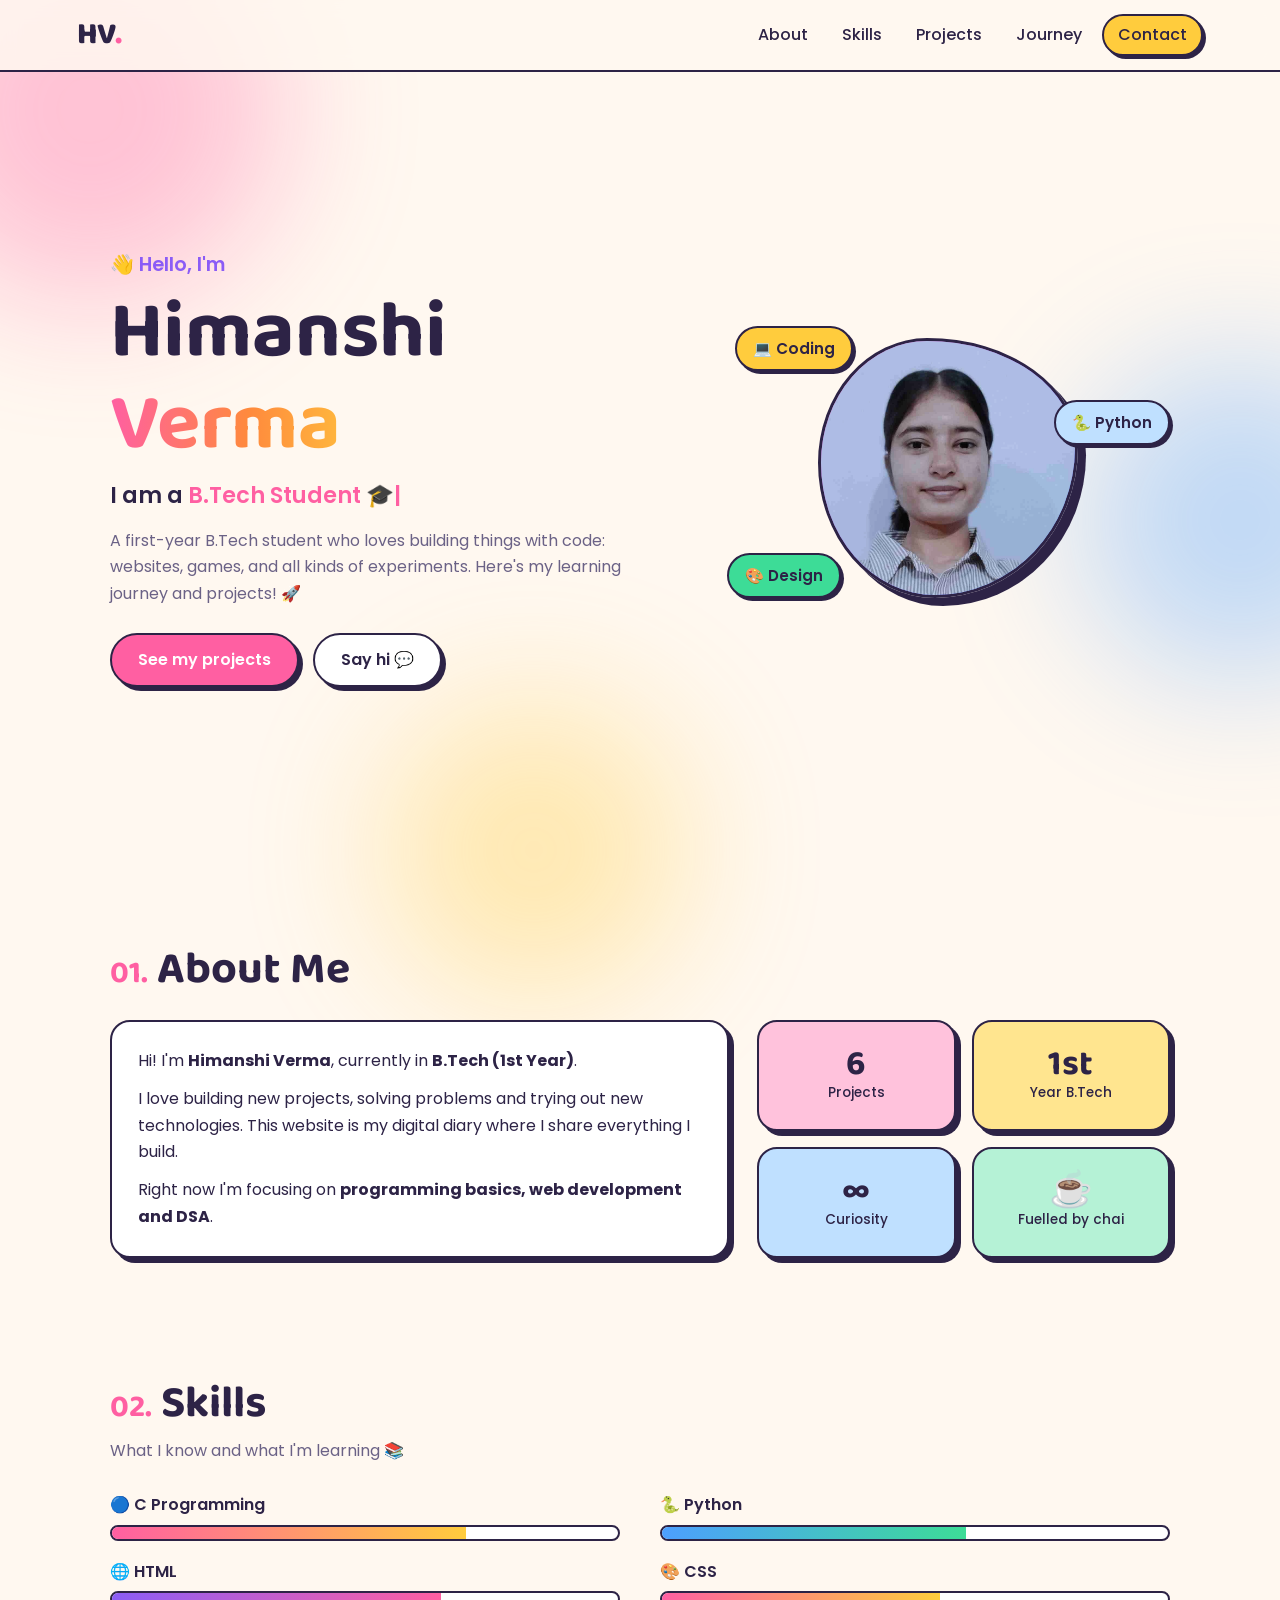
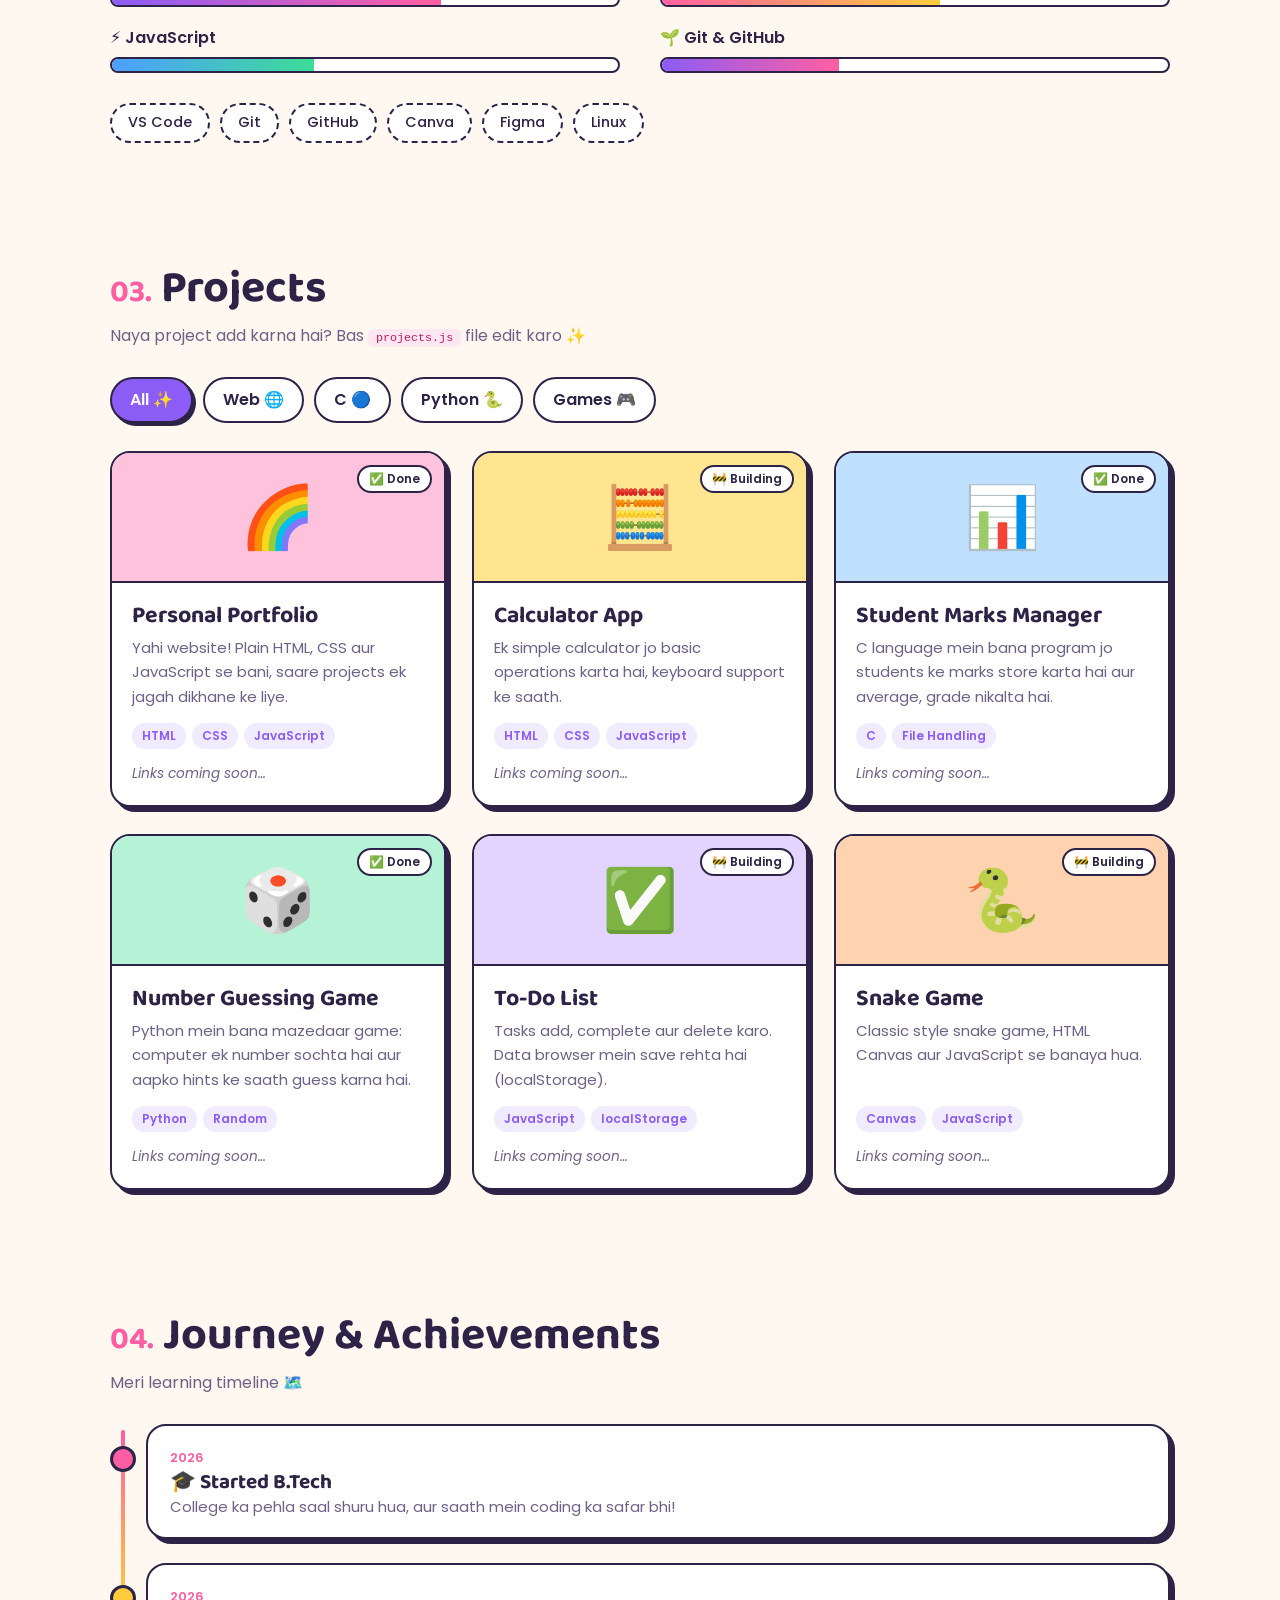
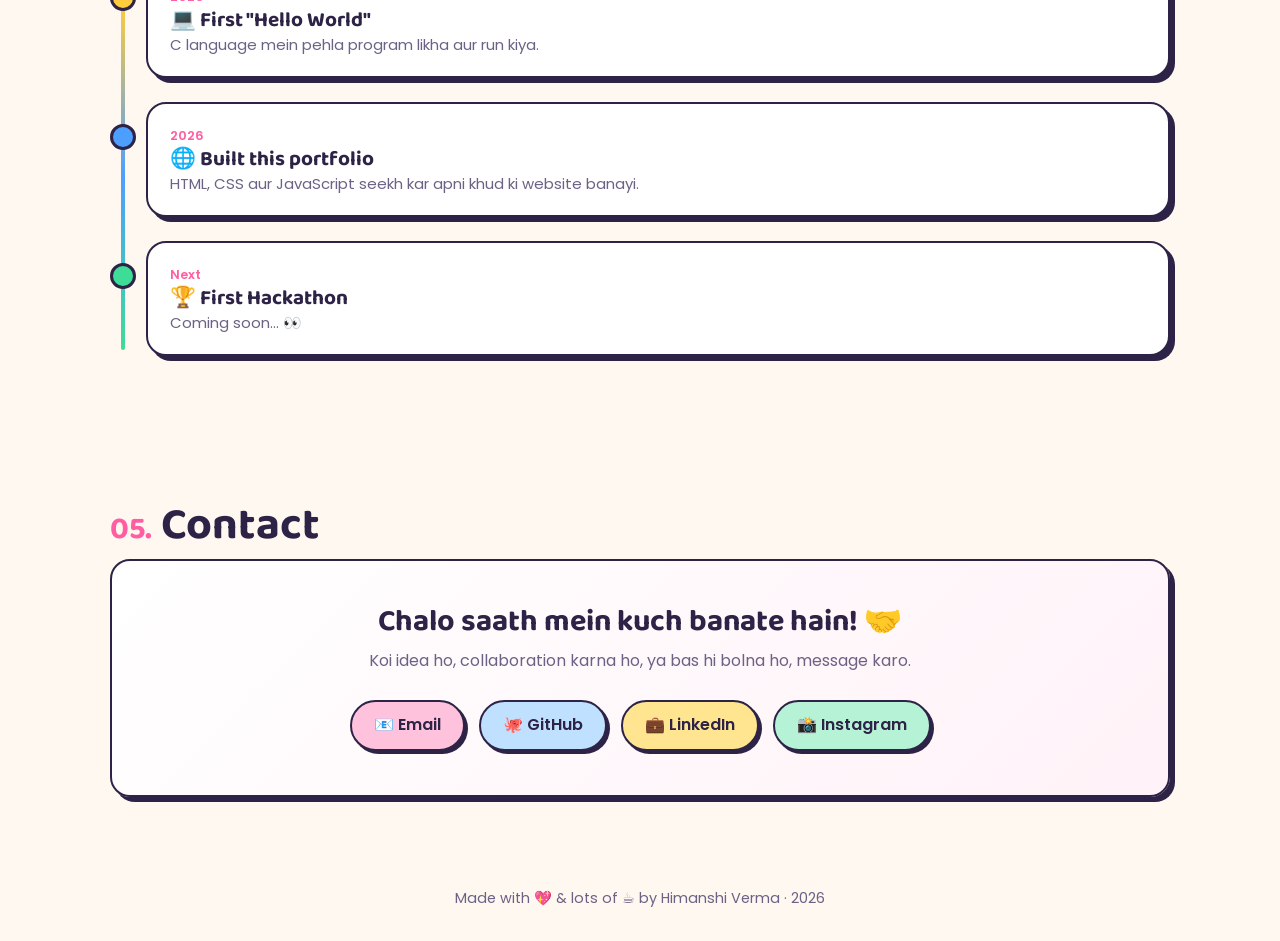
==== index.html @ 7a289466 "Add portfolio website Co-Authored-By: Claude Opus 5.5 <noreply@anthropic.com>" ====
<!DOCTYPE html>
<html lang="en">
<head>
  <meta charset="UTF-8" />
  <meta name="viewport" content="width=device-width, initial-scale=1.0" />
  <title>Himanshi Verma | Portfolio</title>
  <meta name="description" content="Himanshi Verma ka portfolio: B.Tech student, projects aur learning journey." />
  <link rel="preconnect" href="https://fonts.googleapis.com" />
  <link rel="preconnect" href="https://fonts.gstatic.com" crossorigin />
  <link href="https://fonts.googleapis.com/css2?family=Baloo+2:wght@500;700;800&family=Poppins:wght@400;500;600&display=swap" rel="stylesheet" />
  <link rel="stylesheet" href="style.css" />
</head>
<body>
  <!-- Background blobs -->
  <div class="blob b1"></div>
  <div class="blob b2"></div>
  <div class="blob b3"></div>

  <!-- ============ NAVBAR ============ -->
  <header class="nav">
    <a href="#home" class="logo">HV<span>.</span></a>
    <button class="menu-btn" aria-label="Menu" id="menuBtn">☰</button>
    <nav id="navLinks">
      <a href="#about">About</a>
      <a href="#skills">Skills</a>
      <a href="#projects">Projects</a>
      <a href="#journey">Journey</a>
      <a href="#contact" class="nav-cta">Contact</a>
    </nav>
  </header>

  <main>
    <!-- ============ HERO ============ -->
    <section id="home" class="hero">
      <div class="hero-text">
        <p class="hello">👋 Hello, I'm</p>
        <h1>Himanshi <span class="grad">Verma</span></h1>
        <p class="typed-line">I am a <span id="typed"></span><span class="cursor">|</span></p>
        <p class="sub">A first-year B.Tech student who loves building things with code: websites, games, and all kinds of experiments. Here's my learning journey and projects! 🚀</p>
        <div class="hero-btns">
          <a href="#projects" class="btn btn-primary">See my projects</a>
          <a href="#contact" class="btn btn-ghost">Say hi 💬</a>
        </div>
      </div>
      <div class="hero-art">
        <div class="avatar">
          <!-- ✏️ Photo badalni ho to photo.webp file replace kar do -->
          <img src="photo.webp" alt="Himanshi Verma" />
        </div>
        <div class="float-chip c1">💻 Coding</div>
        <div class="float-chip c2">🎨 Design</div>
        <div class="float-chip c3">🐍 Python</div>
      </div>
    </section>

    <!-- ============ ABOUT ============ -->
    <section id="about" class="section">
      <h2 class="section-title"><span>01.</span> About Me</h2>
      <div class="about-grid">
        <div class="card about-card">
          <p>Hi! I'm <b>Himanshi Verma</b>, currently in <b>B.Tech (1st Year)</b>. <!-- ✏️ Apni branch aur college ka naam yahan likho --> </p>
          <p>I love building new projects, solving problems and trying out new technologies. This website is my digital diary where I share everything I build.</p>
          <p>Right now I'm focusing on <b>programming basics, web development and DSA</b>.</p>
        </div>
        <div class="stats">
          <div class="stat s-pink"><b id="projCount">0</b><span>Projects</span></div>
          <div class="stat s-yellow"><b>1st</b><span>Year B.Tech</span></div>
          <div class="stat s-blue"><b>∞</b><span>Curiosity</span></div>
          <div class="stat s-green"><b>☕</b><span>Fuelled by chai</span></div>
        </div>
      </div>
    </section>

    <!-- ============ SKILLS ============ -->
    <section id="skills" class="section">
      <h2 class="section-title"><span>02.</span> Skills</h2>
      <p class="section-sub">What I know and what I'm learning 📚</p>
      <div class="skills-grid">
        <!-- ✏️ Apni skills yahan badlo. data-level = 0 se 100 tak -->
        <div class="skill" data-level="70"><span class="skill-name">🔵 C Programming</span><div class="bar"><i></i></div></div>
        <div class="skill" data-level="60"><span class="skill-name">🐍 Python</span><div class="bar"><i></i></div></div>
        <div class="skill" data-level="65"><span class="skill-name">🌐 HTML</span><div class="bar"><i></i></div></div>
        <div class="skill" data-level="55"><span class="skill-name">🎨 CSS</span><div class="bar"><i></i></div></div>
        <div class="skill" data-level="40"><span class="skill-name">⚡ JavaScript</span><div class="bar"><i></i></div></div>
        <div class="skill" data-level="35"><span class="skill-name">🌱 Git &amp; GitHub</span><div class="bar"><i></i></div></div>
      </div>
      <div class="tools">
        <span>VS Code</span><span>Git</span><span>GitHub</span><span>Canva</span><span>Figma</span><span>Linux</span>
      </div>
    </section>

    <!-- ============ PROJECTS ============ -->
    <section id="projects" class="section">
      <h2 class="section-title"><span>03.</span> Projects</h2>
      <p class="section-sub">Naya project add karna hai? Bas <code>projects.js</code> file edit karo ✨</p>
      <div class="filters" id="filters"></div>
      <div class="projects-grid" id="projectsGrid"></div>
    </section>

    <!-- ============ JOURNEY / ACHIEVEMENTS ============ -->
    <section id="journey" class="section">
      <h2 class="section-title"><span>04.</span> Journey &amp; Achievements</h2>
      <p class="section-sub">Meri learning timeline 🗺️</p>
      <!-- ✏️ Yahan apne milestones, certificates, hackathons add karo -->
      <div class="timeline">
        <div class="t-item">
          <div class="t-dot" style="--c: var(--pink)"></div>
          <div class="card t-card">
            <span class="t-date">2026</span>
            <h3>🎓 Started B.Tech</h3>
            <p>College ka pehla saal shuru hua, aur saath mein coding ka safar bhi!</p>
          </div>
        </div>
        <div class="t-item">
          <div class="t-dot" style="--c: var(--yellow)"></div>
          <div class="card t-card">
            <span class="t-date">2026</span>
            <h3>💻 First "Hello World"</h3>
            <p>C language mein pehla program likha aur run kiya.</p>
          </div>
        </div>
        <div class="t-item">
          <div class="t-dot" style="--c: var(--blue)"></div>
          <div class="card t-card">
            <span class="t-date">2026</span>
            <h3>🌐 Built this portfolio</h3>
            <p>HTML, CSS aur JavaScript seekh kar apni khud ki website banayi.</p>
          </div>
        </div>
        <div class="t-item">
          <div class="t-dot" style="--c: var(--green)"></div>
          <div class="card t-card">
            <span class="t-date">Next</span>
            <h3>🏆 First Hackathon</h3>
            <p>Coming soon... 👀</p>
          </div>
        </div>
      </div>
    </section>

    <!-- ============ CONTACT ============ -->
    <section id="contact" class="section">
      <h2 class="section-title"><span>05.</span> Contact</h2>
      <div class="card contact-card">
        <h3>Chalo saath mein kuch banate hain! 🤝</h3>
        <p>Koi idea ho, collaboration karna ho, ya bas hi bolna ho, message karo.</p>
        <!-- ✏️ Apne asli links yahan daalo -->
        <div class="socials">
          <a class="social s-pink" href="mailto:your.email@example.com">📧 Email</a>
          <a class="social s-blue" href="https://github.com/himansheeverma" target="_blank" rel="noopener">🐙 GitHub</a>
          <a class="social s-yellow" href="https://linkedin.com/in/your-username" target="_blank" rel="noopener">💼 LinkedIn</a>
          <a class="social s-green" href="https://instagram.com/your-username" target="_blank" rel="noopener">📸 Instagram</a>
        </div>
      </div>
    </section>
  </main>

  <footer>
    <p>Made with 💖 &amp; lots of ☕ by Himanshi Verma · <span id="year"></span></p>
  </footer>

  <button id="toTop" aria-label="Back to top">↑</button>

  <script src="projects.js"></script>
  <script src="script.js"></script>
</body>
</html>
---- style.css ----
/* ===== Colors: inhe badal kar poori website ka theme badal sakte ho ===== */
:root {
  --bg: #fff8f0;
  --text: #2d2346;
  --muted: #6b6286;
  --card: #ffffff;
  --border: #2d2346;
  --pink: #ff5fa2;
  --yellow: #ffcc3d;
  --blue: #4d9fff;
  --green: #3ddc97;
  --purple: #8b5cf6;
  --orange: #ff8a3d;
  --shadow: 5px 5px 0 var(--border);
  --radius: 20px;
}

* { box-sizing: border-box; margin: 0; padding: 0; }
html { scroll-behavior: smooth; }

body {
  font-family: "Poppins", system-ui, sans-serif;
  background: var(--bg);
  color: var(--text);
  line-height: 1.65;
  overflow-x: hidden;
}

h1, h2, h3, .logo { font-family: "Baloo 2", cursive; line-height: 1.15; }
a { color: inherit; text-decoration: none; }
code {
  background: #ffe7f2; padding: 2px 8px; border-radius: 6px;
  font-size: 0.9em; color: #c2185b;
}

/* ===== Background blobs ===== */
.blob {
  position: fixed; border-radius: 50%; filter: blur(70px);
  opacity: 0.35; z-index: -1; animation: drift 18s ease-in-out infinite alternate;
}
.b1 { width: 380px; height: 380px; background: var(--pink); top: -80px; left: -100px; }
.b2 { width: 320px; height: 320px; background: var(--blue); top: 40%; right: -120px; animation-delay: -6s; }
.b3 { width: 300px; height: 300px; background: var(--yellow); bottom: -100px; left: 30%; animation-delay: -12s; }
@keyframes drift { to { transform: translate(60px, 40px) scale(1.15); } }

/* ===== Navbar ===== */
.nav {
  position: sticky; top: 0; z-index: 50;
  display: flex; align-items: center; justify-content: space-between;
  padding: 14px 6vw;
  background: rgba(255, 248, 240, 0.85);
  backdrop-filter: blur(10px);
  border-bottom: 2px solid var(--border);
}
.logo { font-size: 1.9rem; font-weight: 800; }
.logo span { color: var(--pink); }
.nav nav { display: flex; gap: 6px; align-items: center; }
.nav nav a {
  padding: 6px 14px; border-radius: 999px; font-weight: 500;
  transition: background 0.2s;
}
.nav nav a:hover { background: #ffe1ee; }
.nav nav .nav-cta {
  background: var(--yellow); border: 2px solid var(--border);
  box-shadow: 3px 3px 0 var(--border);
}
.nav nav .nav-cta:hover { background: var(--yellow); transform: translate(-1px, -1px); }
.menu-btn {
  display: none; font-size: 1.6rem; background: none; border: none;
  cursor: pointer; color: var(--text);
}

main { max-width: 1100px; margin: 0 auto; padding: 0 20px; }

/* ===== Hero ===== */
.hero {
  min-height: 88vh; display: grid; grid-template-columns: 1.3fr 1fr;
  align-items: center; gap: 40px; padding: 40px 0;
}
.hello { font-size: 1.2rem; font-weight: 600; color: var(--purple); }
.hero h1 { font-size: clamp(2.8rem, 7vw, 5rem); margin: 6px 0; }
.grad {
  background: linear-gradient(90deg, var(--pink), var(--orange), var(--yellow), var(--green), var(--blue), var(--purple));
  background-size: 300% 100%;
  -webkit-background-clip: text; background-clip: text; color: transparent;
  animation: rainbow 6s linear infinite;
}
@keyframes rainbow { to { background-position: 300% 0; } }
.typed-line { font-size: 1.4rem; font-weight: 600; min-height: 2.2rem; }
#typed { color: var(--pink); }
.cursor { animation: blink 0.8s step-end infinite; color: var(--pink); }
@keyframes blink { 50% { opacity: 0; } }
.sub { color: var(--muted); max-width: 520px; margin: 14px 0 26px; }

.hero-btns { display: flex; gap: 14px; flex-wrap: wrap; }
.btn {
  display: inline-block; padding: 12px 26px; border-radius: 999px;
  font-weight: 600; border: 2px solid var(--border);
  box-shadow: 4px 4px 0 var(--border); transition: transform 0.15s, box-shadow 0.15s;
}
.btn:hover { transform: translate(-2px, -2px); box-shadow: 6px 6px 0 var(--border); }
.btn:active { transform: translate(2px, 2px); box-shadow: 1px 1px 0 var(--border); }
.btn-primary { background: var(--pink); color: #fff; }
.btn-ghost { background: #fff; }

.hero-art { position: relative; display: grid; place-items: center; min-height: 340px; }
.avatar {
  width: 260px; height: 260px; border-radius: 42% 58% 55% 45% / 48% 42% 58% 52%;
  background: linear-gradient(135deg, var(--pink), var(--purple), var(--blue));
  border: 3px solid var(--border); box-shadow: 8px 8px 0 var(--border);
  display: grid; place-items: center; animation: morph 8s ease-in-out infinite;
}
.avatar { overflow: hidden; }
.avatar img {
  width: 100%; height: 100%; object-fit: cover;
  object-position: 50% 22%; transform: scale(1.35); transform-origin: 50% 30%;
}
@keyframes morph {
  50% { border-radius: 58% 42% 45% 55% / 42% 58% 42% 58%; }
}
.float-chip {
  position: absolute; background: #fff; padding: 8px 16px; border-radius: 999px;
  border: 2px solid var(--border); box-shadow: 3px 3px 0 var(--border);
  font-weight: 600; font-size: 0.95rem; animation: bob 3s ease-in-out infinite;
}
.c1 { top: 8%; left: 2%; background: var(--yellow); }
.c2 { bottom: 12%; left: 0; background: var(--green); animation-delay: -1s; }
.c3 { top: 30%; right: 0; background: #bfe0ff; animation-delay: -2s; }
@keyframes bob { 50% { transform: translateY(-12px); } }

/* ===== Sections ===== */
.section { padding: 80px 0 40px; }
.section-title { font-size: clamp(2rem, 4vw, 2.8rem); margin-bottom: 8px; }
.section-title span { color: var(--pink); font-size: 0.7em; }
.section-sub { color: var(--muted); margin-bottom: 28px; }

.card {
  background: var(--card); border: 2px solid var(--border);
  border-radius: var(--radius); box-shadow: var(--shadow); padding: 26px;
}

/* About */
.about-grid { display: grid; grid-template-columns: 1.5fr 1fr; gap: 28px; margin-top: 24px; }
.about-card p + p { margin-top: 12px; }
.stats { display: grid; grid-template-columns: 1fr 1fr; gap: 16px; }
.stat {
  border: 2px solid var(--border); border-radius: var(--radius); box-shadow: var(--shadow);
  display: flex; flex-direction: column; align-items: center; justify-content: center;
  padding: 18px; text-align: center; transition: transform 0.2s;
}
.stat:hover { transform: rotate(-3deg) scale(1.04); }
.stat b { font-family: "Baloo 2"; font-size: 2.2rem; line-height: 1; }
.stat span { font-size: 0.85rem; font-weight: 500; }
.s-pink { background: #ffc2dc; }
.s-yellow { background: #ffe58f; }
.s-blue { background: #bfe0ff; }
.s-green { background: #b5f2d6; }

/* Skills */
.skills-grid { display: grid; grid-template-columns: 1fr 1fr; gap: 18px 40px; }
.skill-name { font-weight: 600; display: block; margin-bottom: 6px; }
.bar {
  height: 16px; border: 2px solid var(--border); border-radius: 999px;
  background: #fff; overflow: hidden;
}
.bar i {
  display: block; height: 100%; width: 0;
  background: linear-gradient(90deg, var(--pink), var(--yellow));
  transition: width 1.4s cubic-bezier(.2,.8,.2,1);
}
.skill:nth-child(3n+2) .bar i { background: linear-gradient(90deg, var(--blue), var(--green)); }
.skill:nth-child(3n) .bar i { background: linear-gradient(90deg, var(--purple), var(--pink)); }
.tools { display: flex; flex-wrap: wrap; gap: 10px; margin-top: 30px; }
.tools span {
  background: #fff; border: 2px dashed var(--border); padding: 6px 16px;
  border-radius: 999px; font-weight: 500; font-size: 0.9rem;
}

/* Projects */
.filters { display: flex; flex-wrap: wrap; gap: 10px; margin-bottom: 28px; }
.filter-btn {
  font: inherit; font-weight: 600; cursor: pointer; padding: 8px 18px;
  border-radius: 999px; border: 2px solid var(--border); background: #fff;
  color: var(--text); transition: all 0.15s;
}
.filter-btn:hover { background: #ffe1ee; }
.filter-btn.active { background: var(--purple); color: #fff; box-shadow: 3px 3px 0 var(--border); }

.projects-grid { display: grid; grid-template-columns: repeat(auto-fill, minmax(290px, 1fr)); gap: 26px; }
.project {
  display: flex; flex-direction: column; overflow: hidden; padding: 0;
  transition: transform 0.2s, box-shadow 0.2s; animation: pop 0.4s ease both;
}
.project:hover { transform: translate(-4px, -4px) rotate(-0.6deg); box-shadow: 9px 9px 0 var(--border); }
@keyframes pop { from { opacity: 0; transform: scale(0.92); } }
.p-top {
  height: 130px; display: grid; place-items: center; font-size: 3.8rem;
  border-bottom: 2px solid var(--border); position: relative;
}
.p-status {
  position: absolute; top: 12px; right: 12px; font-size: 0.75rem; font-weight: 600;
  background: #fff; border: 2px solid var(--border); padding: 2px 10px; border-radius: 999px;
}
.p-body { padding: 20px; display: flex; flex-direction: column; flex: 1; }
.p-body h3 { font-size: 1.45rem; }
.p-body p { color: var(--muted); font-size: 0.93rem; margin: 6px 0 14px; flex: 1; }
.p-tags { display: flex; flex-wrap: wrap; gap: 6px; margin-bottom: 14px; }
.p-tags span { font-size: 0.75rem; font-weight: 600; background: #f1ebff; color: var(--purple); padding: 3px 10px; border-radius: 999px; }
.p-links { display: flex; gap: 10px; }
.p-links a {
  font-size: 0.85rem; font-weight: 600; padding: 6px 14px; border-radius: 999px;
  border: 2px solid var(--border); background: var(--yellow);
}
.p-links a:hover { background: var(--pink); color: #fff; }
.p-links .soon { font-size: 0.85rem; color: var(--muted); font-style: italic; }

/* Timeline */
.timeline { position: relative; padding-left: 36px; }
.timeline::before {
  content: ""; position: absolute; left: 11px; top: 6px; bottom: 6px;
  width: 4px; border-radius: 4px;
  background: linear-gradient(var(--pink), var(--yellow), var(--blue), var(--green));
}
.t-item { position: relative; margin-bottom: 24px; }
.t-dot {
  position: absolute; left: -36px; top: 22px; width: 26px; height: 26px;
  border-radius: 50%; background: var(--c); border: 3px solid var(--border);
}
.t-card { padding: 18px 22px; }
.t-date { font-size: 0.8rem; font-weight: 600; color: var(--pink); }
.t-card h3 { font-size: 1.3rem; }
.t-card p { color: var(--muted); font-size: 0.93rem; }

/* Contact */
.contact-card { text-align: center; padding: 44px 26px; background: linear-gradient(135deg, #fff, #fff2f8); }
.contact-card h3 { font-size: 1.9rem; }
.contact-card p { color: var(--muted); margin: 8px 0 26px; }
.socials { display: flex; flex-wrap: wrap; justify-content: center; gap: 14px; }
.social {
  padding: 10px 22px; border-radius: 999px; font-weight: 600;
  border: 2px solid var(--border); box-shadow: 3px 3px 0 var(--border);
  transition: transform 0.15s;
}
.social:hover { transform: translateY(-4px) rotate(-2deg); }

footer { text-align: center; padding: 50px 20px 30px; color: var(--muted); font-size: 0.9rem; }

#toTop {
  position: fixed; right: 20px; bottom: 20px; width: 48px; height: 48px;
  border-radius: 50%; border: 2px solid var(--border); background: var(--pink);
  color: #fff; font-size: 1.3rem; font-weight: 700; cursor: pointer;
  box-shadow: 3px 3px 0 var(--border); opacity: 0; pointer-events: none;
  transition: opacity 0.3s;
}
#toTop.show { opacity: 1; pointer-events: auto; }

/* Scroll reveal */
.reveal { opacity: 0; transform: translateY(30px); transition: opacity 0.7s, transform 0.7s; }
.reveal.visible { opacity: 1; transform: none; }

/* ===== Mobile ===== */
@media (max-width: 820px) {
  .menu-btn { display: block; }
  .nav nav {
    position: absolute; top: 100%; left: 0; right: 0; flex-direction: column;
    background: var(--bg); border-bottom: 2px solid var(--border);
    padding: 14px; display: none;
  }
  .nav nav.open { display: flex; }
  .hero { grid-template-columns: 1fr; text-align: center; min-height: auto; padding-top: 30px; }
  .hero-art { order: -1; min-height: 260px; }
  .avatar { width: 190px; height: 190px; }
  .sub { margin-left: auto; margin-right: auto; }
  .hero-btns { justify-content: center; }
  .about-grid, .skills-grid { grid-template-columns: 1fr; }
  .section { padding-top: 60px; }
}

@media (prefers-reduced-motion: reduce) {
  *, *::before, *::after { animation: none !important; transition: none !important; }
  .reveal { opacity: 1; transform: none; }
}
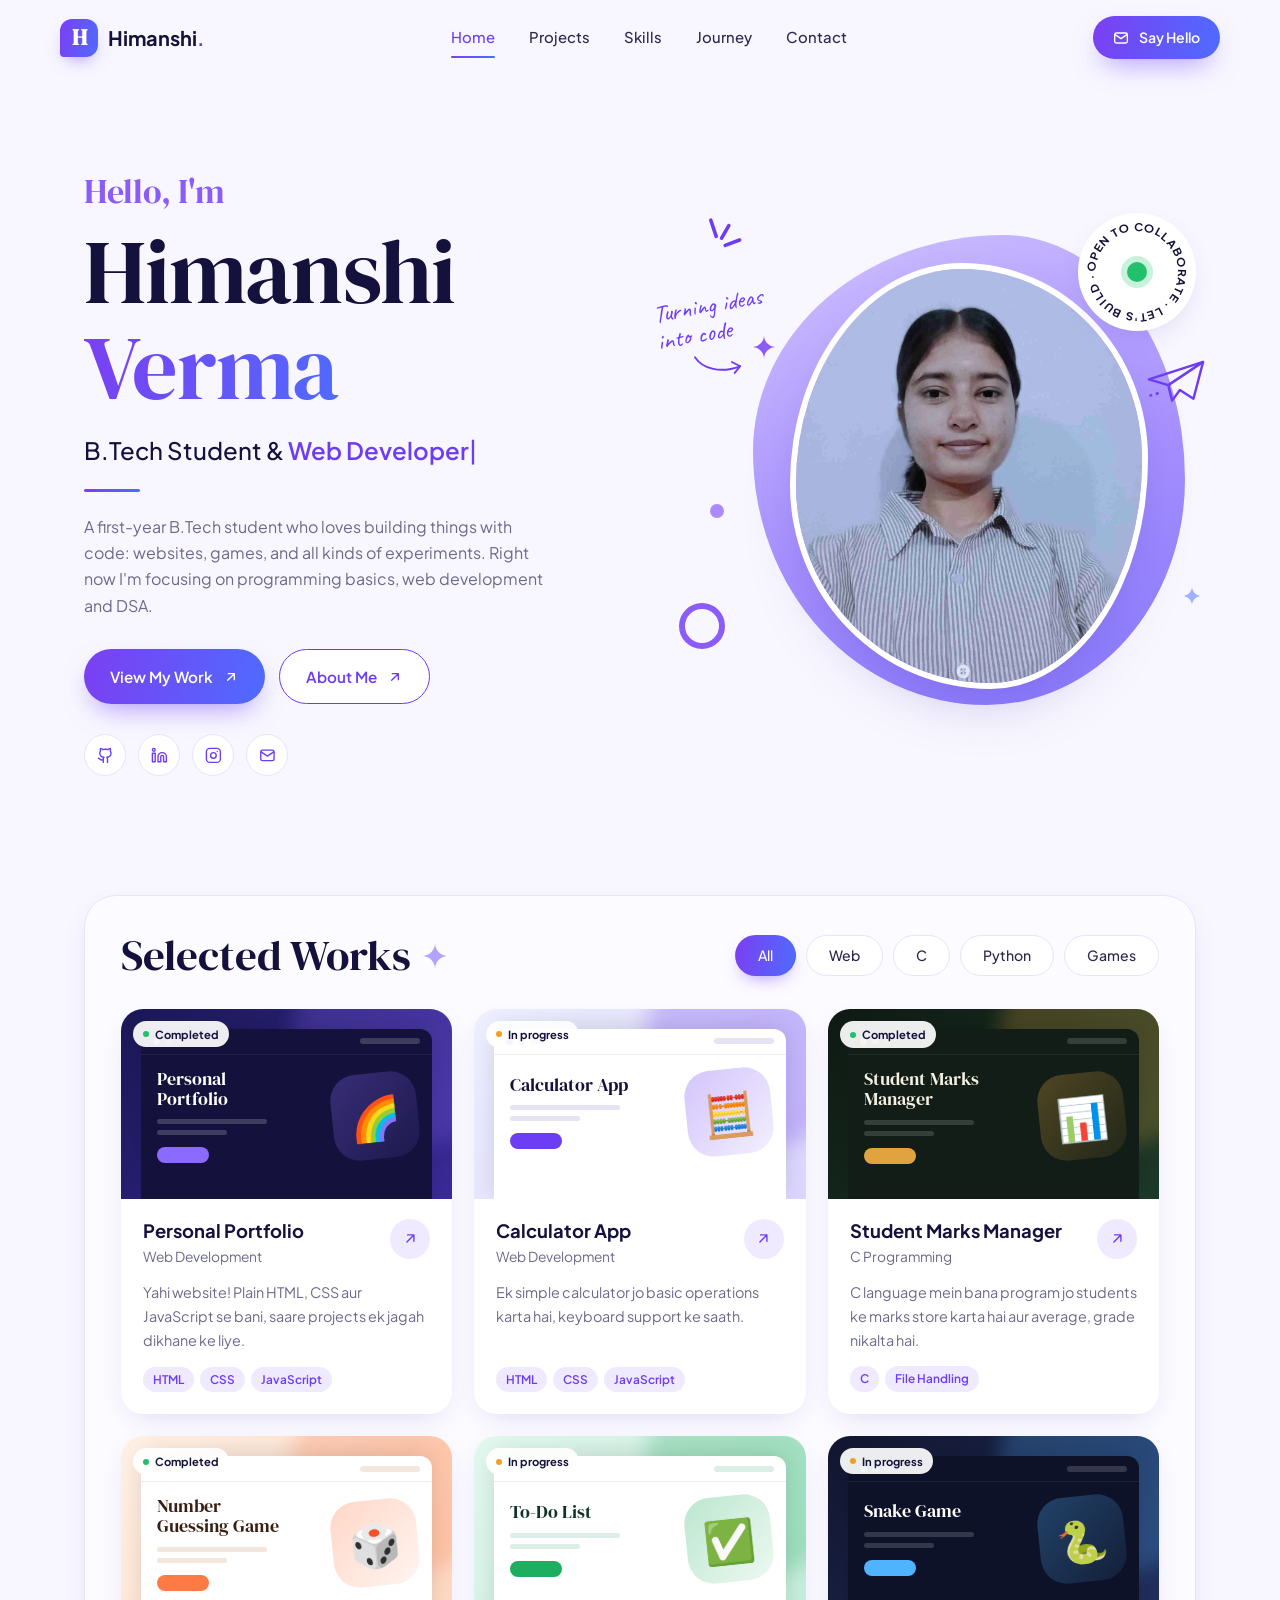
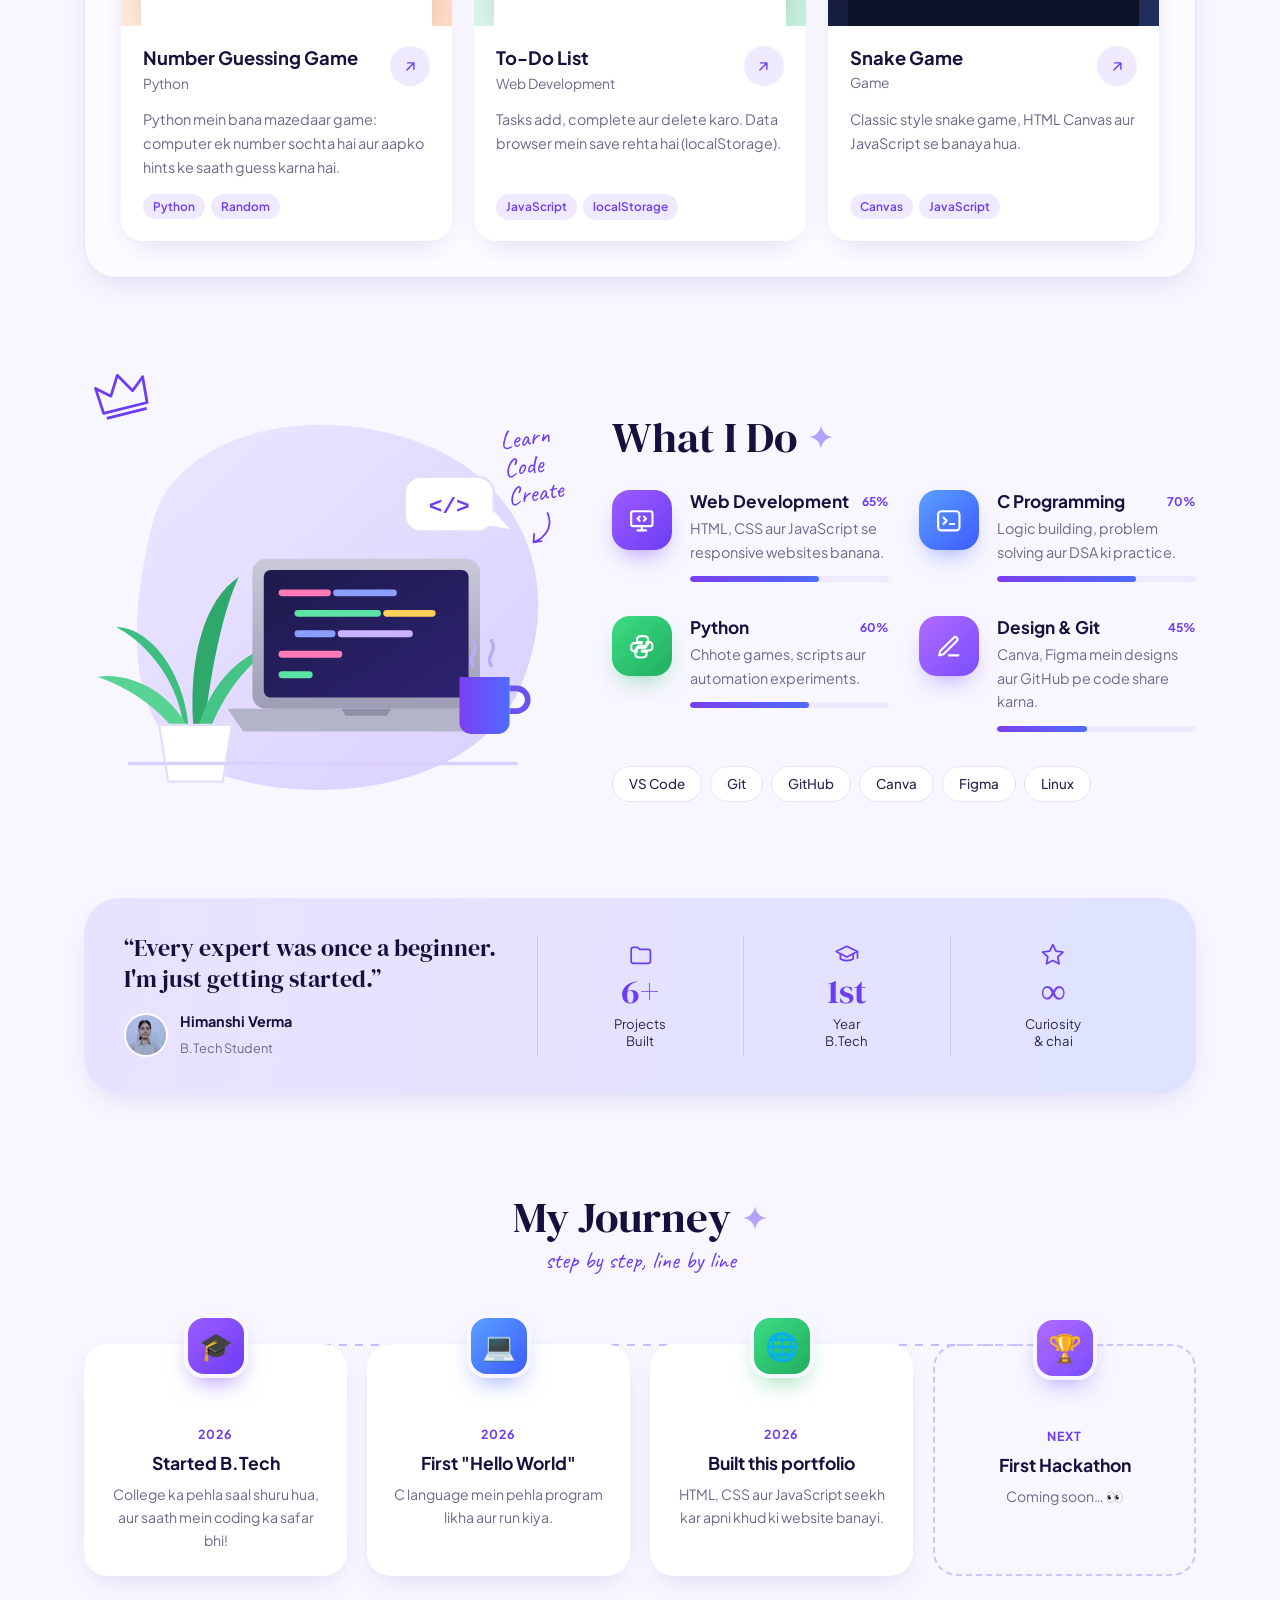
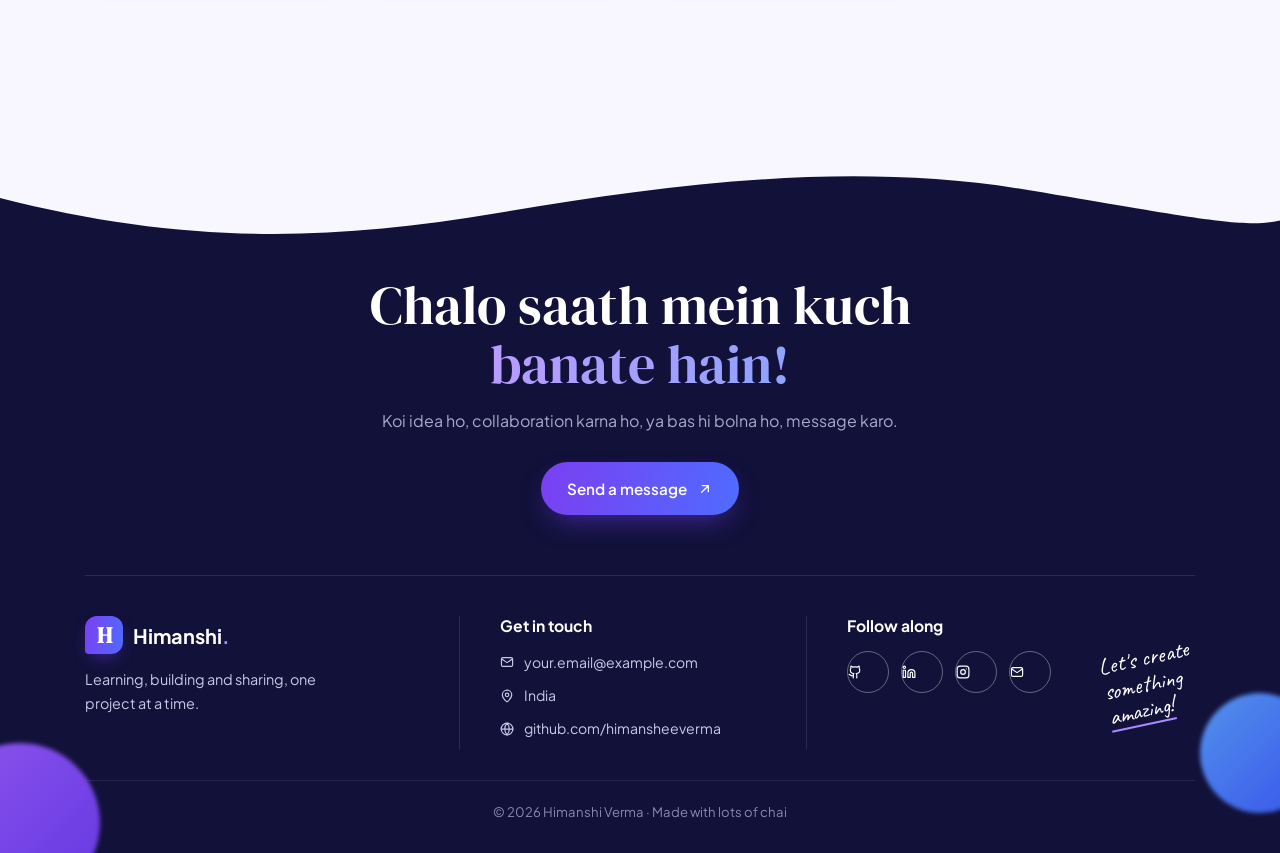
==== commit 6f59de7e: "Redesign portfolio with gradient illustrated layout Rework the site to a purple-blue gradient design" ====
--- a/index.html
+++ b/index.html
@@ -7,156 +7,249 @@
   <meta name="description" content="Himanshi Verma ka portfolio: B.Tech student, projects aur learning journey." />
   <link rel="preconnect" href="https://fonts.googleapis.com" />
   <link rel="preconnect" href="https://fonts.gstatic.com" crossorigin />
-  <link href="https://fonts.googleapis.com/css2?family=Baloo+2:wght@500;700;800&family=Poppins:wght@400;500;600&display=swap" rel="stylesheet" />
+  <link href="https://fonts.googleapis.com/css2?family=Caveat:wght@500;600&family=DM+Serif+Display&family=Plus+Jakarta+Sans:wght@400;500;600;700&display=swap" rel="stylesheet" />
   <link rel="stylesheet" href="style.css" />
 </head>
 <body>
-  <!-- Background blobs -->
-  <div class="blob b1"></div>
-  <div class="blob b2"></div>
-  <div class="blob b3"></div>
+
+  <!-- ============ ICONS (poori site mein <use href="#i-..."> se use hote hain) ============ -->
+  <svg width="0" height="0" style="position:absolute" aria-hidden="true">
+    <defs>
+      <symbol id="i-arrow" viewBox="0 0 24 24"><path d="M7 17 17 7M8 7h9v9"/></symbol>
+      <symbol id="i-mail" viewBox="0 0 24 24"><rect x="2.5" y="4.5" width="19" height="15" rx="2.5"/><path d="m3 7 9 6 9-6"/></symbol>
+      <symbol id="i-github" viewBox="0 0 24 24"><path d="M15 22v-4a4.8 4.8 0 0 0-1-3.5c3 0 6-2 6-5.5.08-1.25-.27-2.48-1-3.5.28-1.15.28-2.35 0-3.5 0 0-1 0-3 1.5-2.64-.5-5.36-.5-8 0C6 2 5 2 5 2c-.3 1.15-.3 2.35 0 3.5A5.4 5.4 0 0 0 4 9c0 3.5 3 5.5 6 5.5-.39.49-.68 1.05-.85 1.65-.17.6-.22 1.23-.15 1.85v4"/><path d="M9 18c-4.51 2-5-2-7-2"/></symbol>
+      <symbol id="i-linkedin" viewBox="0 0 24 24"><path d="M16 8a6 6 0 0 1 6 6v7h-4v-7a2 2 0 0 0-4 0v7h-4v-7a6 6 0 0 1 6-6z"/><rect width="4" height="12" x="2" y="9"/><circle cx="4" cy="4" r="2"/></symbol>
+      <symbol id="i-instagram" viewBox="0 0 24 24"><rect width="20" height="20" x="2" y="2" rx="5"/><circle cx="12" cy="12" r="4"/><path d="M17.5 6.5h.01"/></symbol>
+      <symbol id="i-code" viewBox="0 0 24 24"><rect x="2" y="3" width="20" height="14" rx="2"/><path d="M8 21h8M12 17v4M10 8l-2 2 2 2M14 8l2 2-2 2"/></symbol>
+      <symbol id="i-terminal" viewBox="0 0 24 24"><rect x="2" y="3" width="20" height="18" rx="3"/><path d="m7 9 3 3-3 3M13 15h4"/></symbol>
+      <symbol id="i-python" viewBox="0 0 24 24"><path d="M12 2c-3 0-4.5 1.2-4.5 3v2.5H12v1H5.5C3.5 8.5 2 10 2 12.5S3.5 16.5 5.5 16.5H7.5V14c0-1.7 1.3-3 3-3h4.5c1.7 0 3-1.3 3-3V5c0-1.8-1.5-3-4.5-3H12z"/><path d="M12 22c3 0 4.5-1.2 4.5-3v-2.5H12v-1h6.5c2 0 3.5-1.5 3.5-4s-1.5-4-3.5-4h-2v2.5c0 1.7-1.3 3-3 3H9c-1.7 0-3 1.3-3 3V19c0 1.8 1.5 3 4.5 3H12z"/></symbol>
+      <symbol id="i-pen" viewBox="0 0 24 24"><path d="M12 20h9"/><path d="M16.5 3.5a2.1 2.1 0 0 1 3 3L7 19l-4 1 1-4Z"/></symbol>
+      <symbol id="i-folder" viewBox="0 0 24 24"><path d="M3 7a2 2 0 0 1 2-2h4l2 2h8a2 2 0 0 1 2 2v9a2 2 0 0 1-2 2H5a2 2 0 0 1-2-2Z"/></symbol>
+      <symbol id="i-cap" viewBox="0 0 24 24"><path d="m2 9 10-5 10 5-10 5Z"/><path d="M6 11v5c3 2 9 2 12 0v-5M22 9v6"/></symbol>
+      <symbol id="i-star" viewBox="0 0 24 24"><path d="m12 2.5 2.9 6 6.6.9-4.8 4.6 1.2 6.5L12 17.4l-5.9 3.1 1.2-6.5L2.5 9.4l6.6-.9Z"/></symbol>
+      <symbol id="i-pin" viewBox="0 0 24 24"><path d="M20 10c0 6-8 12-8 12S4 16 4 10a8 8 0 0 1 16 0Z"/><circle cx="12" cy="10" r="3"/></symbol>
+      <symbol id="i-globe" viewBox="0 0 24 24"><circle cx="12" cy="12" r="10"/><path d="M2 12h20M12 2a15 15 0 0 1 0 20M12 2a15 15 0 0 0 0 20"/></symbol>
+      <symbol id="i-sparkle" viewBox="0 0 24 24"><path d="M12 0c.6 6.5 5.5 11.4 12 12-6.5.6-11.4 5.5-12 12-.6-6.5-5.5-11.4-12-12C6.5 11.4 11.4 6.5 12 0Z"/></symbol>
+    </defs>
+  </svg>
 
   <!-- ============ NAVBAR ============ -->
   <header class="nav">
-    <a href="#home" class="logo">HV<span>.</span></a>
-    <button class="menu-btn" aria-label="Menu" id="menuBtn">☰</button>
+    <a href="#home" class="brand">
+      <span class="brand-mark">H</span>
+      <span>Himanshi<b>.</b></span>
+    </a>
     <nav id="navLinks">
-      <a href="#about">About</a>
+      <a href="#home" class="active">Home</a>
+      <a href="#projects">Projects</a>
       <a href="#skills">Skills</a>
-      <a href="#projects">Projects</a>
       <a href="#journey">Journey</a>
-      <a href="#contact" class="nav-cta">Contact</a>
+      <a href="#contact">Contact</a>
     </nav>
+    <a href="#contact" class="btn btn-grad btn-sm nav-cta"><svg class="ic"><use href="#i-mail"/></svg> Say Hello</a>
+    <button class="menu-btn" aria-label="Menu" id="menuBtn"><span></span><span></span><span></span></button>
   </header>
 
   <main>
     <!-- ============ HERO ============ -->
     <section id="home" class="hero">
       <div class="hero-text">
-        <p class="hello">👋 Hello, I'm</p>
-        <h1>Himanshi <span class="grad">Verma</span></h1>
-        <p class="typed-line">I am a <span id="typed"></span><span class="cursor">|</span></p>
-        <p class="sub">A first-year B.Tech student who loves building things with code: websites, games, and all kinds of experiments. Here's my learning journey and projects! 🚀</p>
+        <p class="hello">Hello, I'm</p>
+        <h1>Himanshi <span class="grad-text">Verma</span></h1>
+        <p class="role">B.Tech Student &amp; <span id="typed"></span><span class="cursor">|</span></p>
+        <span class="role-line"></span>
+        <!-- ✏️ Apni branch aur college ka naam yahan likh sakte ho -->
+        <p class="sub">A first-year B.Tech student who loves building things with code: websites, games, and all kinds of experiments. Right now I'm focusing on programming basics, web development and DSA.</p>
         <div class="hero-btns">
-          <a href="#projects" class="btn btn-primary">See my projects</a>
-          <a href="#contact" class="btn btn-ghost">Say hi 💬</a>
-        </div>
-      </div>
+          <a href="#projects" class="btn btn-grad">View My Work <svg class="ic"><use href="#i-arrow"/></svg></a>
+          <a href="#skills" class="btn btn-outline">About Me <svg class="ic"><use href="#i-arrow"/></svg></a>
+        </div>
+        <!-- ✏️ Apne asli social links yahan daalo -->
+        <div class="socials-row">
+          <a href="https://github.com/himansheeverma" target="_blank" rel="noopener" aria-label="GitHub"><svg class="ic"><use href="#i-github"/></svg></a>
+          <a href="https://linkedin.com/in/your-username" target="_blank" rel="noopener" aria-label="LinkedIn"><svg class="ic"><use href="#i-linkedin"/></svg></a>
+          <a href="https://instagram.com/your-username" target="_blank" rel="noopener" aria-label="Instagram"><svg class="ic"><use href="#i-instagram"/></svg></a>
+          <a href="mailto:your.email@example.com" aria-label="Email"><svg class="ic"><use href="#i-mail"/></svg></a>
+        </div>
+      </div>
+
       <div class="hero-art">
-        <div class="avatar">
+        <!-- decorations -->
+        <svg class="deco spark-lines" viewBox="0 0 60 60"><path d="M12 8 18 26M32 14l-8 14M44 30l-16 6"/></svg>
+        <svg class="deco sparkle s1"><use href="#i-sparkle"/></svg>
+        <svg class="deco sparkle s2"><use href="#i-sparkle"/></svg>
+        <span class="deco ring"></span>
+        <span class="deco dot d1"></span>
+        <svg class="deco plane" viewBox="0 0 64 48"><path d="M60 4 4 22l20 6 4 16 8-11 14 9Z" /><path d="M24 28 60 4" /><path class="trail" d="M14 36c-4 2-8 3-12 3" /></svg>
+
+        <p class="hand note-hero">Turning ideas<br />into code<br /><svg viewBox="0 0 60 30"><path d="M4 4c6 14 24 22 46 18m0 0-8-6m8 6-7 6"/></svg></p>
+
+        <div class="blob-bg"></div>
+        <div class="photo">
           <!-- ✏️ Photo badalni ho to photo.webp file replace kar do -->
           <img src="photo.webp" alt="Himanshi Verma" />
         </div>
-        <div class="float-chip c1">💻 Coding</div>
-        <div class="float-chip c2">🎨 Design</div>
-        <div class="float-chip c3">🐍 Python</div>
-      </div>
-    </section>
-
-    <!-- ============ ABOUT ============ -->
-    <section id="about" class="section">
-      <h2 class="section-title"><span>01.</span> About Me</h2>
-      <div class="about-grid">
-        <div class="card about-card">
-          <p>Hi! I'm <b>Himanshi Verma</b>, currently in <b>B.Tech (1st Year)</b>. <!-- ✏️ Apni branch aur college ka naam yahan likho --> </p>
-          <p>I love building new projects, solving problems and trying out new technologies. This website is my digital diary where I share everything I build.</p>
-          <p>Right now I'm focusing on <b>programming basics, web development and DSA</b>.</p>
-        </div>
-        <div class="stats">
-          <div class="stat s-pink"><b id="projCount">0</b><span>Projects</span></div>
-          <div class="stat s-yellow"><b>1st</b><span>Year B.Tech</span></div>
-          <div class="stat s-blue"><b>∞</b><span>Curiosity</span></div>
-          <div class="stat s-green"><b>☕</b><span>Fuelled by chai</span></div>
-        </div>
-      </div>
-    </section>
-
-    <!-- ============ SKILLS ============ -->
-    <section id="skills" class="section">
-      <h2 class="section-title"><span>02.</span> Skills</h2>
-      <p class="section-sub">What I know and what I'm learning 📚</p>
-      <div class="skills-grid">
+
+        <div class="badge">
+          <svg viewBox="0 0 120 120">
+            <defs><path id="circ" d="M60 60m-42 0a42 42 0 1 1 84 0a42 42 0 1 1-84 0"/></defs>
+            <text><textPath href="#circ" textLength="262" lengthAdjust="spacingAndGlyphs">OPEN TO COLLABORATE · LET'S BUILD ·</textPath></text>
+          </svg>
+          <i></i>
+        </div>
+      </div>
+    </section>
+
+    <!-- ============ PROJECTS / SELECTED WORKS ============ -->
+    <section id="projects" class="works panel reveal">
+      <div class="works-head">
+        <h2 class="title">Selected Works <svg class="title-spark"><use href="#i-sparkle"/></svg></h2>
+        <div class="filters" id="filters"></div>
+      </div>
+      <!-- Projects projects.js file se aate hain -->
+      <div class="projects-grid" id="projectsGrid"></div>
+    </section>
+
+    <!-- ============ SKILLS / WHAT I DO ============ -->
+    <section id="skills" class="what reveal">
+      <div class="what-art">
+        <svg class="deco crown" viewBox="0 0 60 50"><path d="M6 40 4 12l14 12 12-20 12 20 14-12-2 28Z"/><path d="M8 46h44"/></svg>
+        <p class="hand note-what">Learn<br />Code<br />Create<br /><svg viewBox="0 0 40 40"><path d="M30 4c4 14-4 26-20 30m0 0 2-9m-2 9 9 0"/></svg></p>
+        <!-- Code se bani illustration: laptop, plant aur chai -->
+        <svg class="desk" viewBox="0 0 420 380" role="img" aria-label="Laptop pe code, paas mein plant aur chai">
+          <defs>
+            <linearGradient id="gBlob" x1="0" y1="0" x2="1" y2="1"><stop offset="0" stop-color="#ece6ff"/><stop offset="1" stop-color="#d9d0ff"/></linearGradient>
+            <linearGradient id="gScreen" x1="0" y1="0" x2="1" y2="1"><stop offset="0" stop-color="#1d1b4b"/><stop offset="1" stop-color="#2d2272"/></linearGradient>
+            <linearGradient id="gBody" x1="0" y1="0" x2="0" y2="1"><stop offset="0" stop-color="#c9c9d9"/><stop offset="1" stop-color="#9d9db5"/></linearGradient>
+            <linearGradient id="gMug" x1="0" y1="0" x2="1" y2="0"><stop offset="0" stop-color="#7b3ff2"/><stop offset="1" stop-color="#4f6bff"/></linearGradient>
+          </defs>
+          <path d="M60 120C80 40 200 10 300 50s120 140 80 220-170 100-260 70S40 200 60 120Z" fill="url(#gBlob)"/>
+          <!-- plant -->
+          <g>
+            <path d="M88 300c-6-50-40-80-60-90 30 0 60 40 64 88" fill="#3fbf7f"/>
+            <path d="M96 296c-4-60 10-110 40-130-14 30-24 80-30 130" fill="#2fa86c"/>
+            <path d="M92 300c-20-40-60-50-80-46 30 10 56 30 70 50" fill="#58d394"/>
+            <path d="M100 300c10-40 40-70 70-74-26 14-48 44-60 76" fill="#46c486"/>
+            <path d="M66 296h64l-8 50H74Z" fill="#fff" stroke="#e3defa" stroke-width="2"/>
+          </g>
+          <!-- laptop -->
+          <g>
+            <rect x="148" y="150" width="200" height="132" rx="12" fill="url(#gBody)"/>
+            <rect x="158" y="160" width="180" height="112" rx="6" fill="url(#gScreen)"/>
+            <g stroke-linecap="round" stroke-width="6">
+              <path d="M174 180h40" stroke="#ff7ab6"/><path d="M222 180h50" stroke="#8b9dff"/>
+              <path d="M188 198h70" stroke="#5be3a6"/><path d="M266 198h40" stroke="#ffcf5c"/>
+              <path d="M188 216h30" stroke="#8b9dff"/><path d="M226 216h60" stroke="#c9b3ff"/>
+              <path d="M174 234h50" stroke="#ff7ab6"/><path d="M174 252h24" stroke="#5be3a6"/>
+            </g>
+            <path d="M126 282h244l-14 20H140Z" fill="#b4b4c8"/>
+            <path d="M226 282h44l-4 6h-36Z" fill="#8f8fa8"/>
+          </g>
+          <!-- mug -->
+          <g>
+            <path d="M330 254h44v40a10 10 0 0 1-10 10h-24a10 10 0 0 1-10-10Z" fill="url(#gMug)"/>
+            <path d="M374 264h6a10 10 0 0 1 0 20h-6" fill="none" stroke="#6a52f5" stroke-width="5"/>
+            <path class="steam" d="M342 244c-6-8 6-12 0-22M358 244c-6-8 6-12 0-22" fill="none" stroke="#b9acf5" stroke-width="3" stroke-linecap="round"/>
+          </g>
+          <!-- code bubble -->
+          <g class="float">
+            <rect x="282" y="78" width="78" height="48" rx="14" fill="#fff" stroke="#e3defa" stroke-width="2"/>
+            <path d="M360 108l14 16-24-4" fill="#fff"/>
+            <text x="321" y="110" text-anchor="middle" font-family="ui-monospace,monospace" font-size="20" font-weight="700" fill="#6d3cf5">&lt;/&gt;</text>
+          </g>
+          <path d="M40 330h340" stroke="#d9d0ff" stroke-width="3" stroke-linecap="round"/>
+        </svg>
+      </div>
+
+      <div class="what-text">
+        <h2 class="title">What I Do <svg class="title-spark"><use href="#i-sparkle"/></svg></h2>
         <!-- ✏️ Apni skills yahan badlo. data-level = 0 se 100 tak -->
-        <div class="skill" data-level="70"><span class="skill-name">🔵 C Programming</span><div class="bar"><i></i></div></div>
-        <div class="skill" data-level="60"><span class="skill-name">🐍 Python</span><div class="bar"><i></i></div></div>
-        <div class="skill" data-level="65"><span class="skill-name">🌐 HTML</span><div class="bar"><i></i></div></div>
-        <div class="skill" data-level="55"><span class="skill-name">🎨 CSS</span><div class="bar"><i></i></div></div>
-        <div class="skill" data-level="40"><span class="skill-name">⚡ JavaScript</span><div class="bar"><i></i></div></div>
-        <div class="skill" data-level="35"><span class="skill-name">🌱 Git &amp; GitHub</span><div class="bar"><i></i></div></div>
-      </div>
-      <div class="tools">
-        <span>VS Code</span><span>Git</span><span>GitHub</span><span>Canva</span><span>Figma</span><span>Linux</span>
-      </div>
-    </section>
-
-    <!-- ============ PROJECTS ============ -->
-    <section id="projects" class="section">
-      <h2 class="section-title"><span>03.</span> Projects</h2>
-      <p class="section-sub">Naya project add karna hai? Bas <code>projects.js</code> file edit karo ✨</p>
-      <div class="filters" id="filters"></div>
-      <div class="projects-grid" id="projectsGrid"></div>
-    </section>
-
-    <!-- ============ JOURNEY / ACHIEVEMENTS ============ -->
-    <section id="journey" class="section">
-      <h2 class="section-title"><span>04.</span> Journey &amp; Achievements</h2>
-      <p class="section-sub">Meri learning timeline 🗺️</p>
-      <!-- ✏️ Yahan apne milestones, certificates, hackathons add karo -->
-      <div class="timeline">
-        <div class="t-item">
-          <div class="t-dot" style="--c: var(--pink)"></div>
-          <div class="card t-card">
-            <span class="t-date">2026</span>
-            <h3>🎓 Started B.Tech</h3>
-            <p>College ka pehla saal shuru hua, aur saath mein coding ka safar bhi!</p>
-          </div>
-        </div>
-        <div class="t-item">
-          <div class="t-dot" style="--c: var(--yellow)"></div>
-          <div class="card t-card">
-            <span class="t-date">2026</span>
-            <h3>💻 First "Hello World"</h3>
-            <p>C language mein pehla program likha aur run kiya.</p>
-          </div>
-        </div>
-        <div class="t-item">
-          <div class="t-dot" style="--c: var(--blue)"></div>
-          <div class="card t-card">
-            <span class="t-date">2026</span>
-            <h3>🌐 Built this portfolio</h3>
-            <p>HTML, CSS aur JavaScript seekh kar apni khud ki website banayi.</p>
-          </div>
-        </div>
-        <div class="t-item">
-          <div class="t-dot" style="--c: var(--green)"></div>
-          <div class="card t-card">
-            <span class="t-date">Next</span>
-            <h3>🏆 First Hackathon</h3>
-            <p>Coming soon... 👀</p>
-          </div>
-        </div>
-      </div>
-    </section>
-
-    <!-- ============ CONTACT ============ -->
-    <section id="contact" class="section">
-      <h2 class="section-title"><span>05.</span> Contact</h2>
-      <div class="card contact-card">
-        <h3>Chalo saath mein kuch banate hain! 🤝</h3>
-        <p>Koi idea ho, collaboration karna ho, ya bas hi bolna ho, message karo.</p>
-        <!-- ✏️ Apne asli links yahan daalo -->
-        <div class="socials">
-          <a class="social s-pink" href="mailto:your.email@example.com">📧 Email</a>
-          <a class="social s-blue" href="https://github.com/himansheeverma" target="_blank" rel="noopener">🐙 GitHub</a>
-          <a class="social s-yellow" href="https://linkedin.com/in/your-username" target="_blank" rel="noopener">💼 LinkedIn</a>
-          <a class="social s-green" href="https://instagram.com/your-username" target="_blank" rel="noopener">📸 Instagram</a>
-        </div>
+        <div class="services">
+          <div class="service" data-level="65">
+            <span class="s-icon g-purple"><svg class="ic"><use href="#i-code"/></svg></span>
+            <div><h3>Web Development</h3><p>HTML, CSS aur JavaScript se responsive websites banana.</p><div class="bar"><i></i></div></div>
+          </div>
+          <div class="service" data-level="70">
+            <span class="s-icon g-blue"><svg class="ic"><use href="#i-terminal"/></svg></span>
+            <div><h3>C Programming</h3><p>Logic building, problem solving aur DSA ki practice.</p><div class="bar"><i></i></div></div>
+          </div>
+          <div class="service" data-level="60">
+            <span class="s-icon g-green"><svg class="ic"><use href="#i-python"/></svg></span>
+            <div><h3>Python</h3><p>Chhote games, scripts aur automation experiments.</p><div class="bar"><i></i></div></div>
+          </div>
+          <div class="service" data-level="45">
+            <span class="s-icon g-violet"><svg class="ic"><use href="#i-pen"/></svg></span>
+            <div><h3>Design &amp; Git</h3><p>Canva, Figma mein designs aur GitHub pe code share karna.</p><div class="bar"><i></i></div></div>
+          </div>
+        </div>
+        <div class="tools">
+          <span>VS Code</span><span>Git</span><span>GitHub</span><span>Canva</span><span>Figma</span><span>Linux</span>
+        </div>
+      </div>
+    </section>
+
+    <!-- ============ QUOTE + STATS ============ -->
+    <section class="quote-band reveal">
+      <div class="quote">
+        <p>“Every expert was once a beginner. I'm just getting started.”</p>
+        <div class="who">
+          <img src="photo.webp" alt="" />
+          <div><b>Himanshi Verma</b><span>B.Tech Student</span></div>
+        </div>
+      </div>
+      <div class="stat"><svg class="ic"><use href="#i-folder"/></svg><b><span id="projCount">0</span>+</b><span>Projects<br />Built</span></div>
+      <div class="stat"><svg class="ic"><use href="#i-cap"/></svg><b>1st</b><span>Year<br />B.Tech</span></div>
+      <div class="stat"><svg class="ic"><use href="#i-star"/></svg><b>∞</b><span>Curiosity<br />&amp; chai</span></div>
+    </section>
+
+    <!-- ============ JOURNEY ============ -->
+    <section id="journey" class="journey reveal">
+      <h2 class="title center">My Journey <svg class="title-spark"><use href="#i-sparkle"/></svg></h2>
+      <p class="hand center journey-note">step by step, line by line</p>
+      <!-- ✏️ Yahan apne milestones, certificates, hackathons add karo.
+           Aane wale milestone pe class="j-card upcoming" lagao -->
+      <div class="journey-grid">
+        <div class="j-card"><span class="j-dot g-purple">🎓</span><span class="j-date">2026</span><h3>Started B.Tech</h3><p>College ka pehla saal shuru hua, aur saath mein coding ka safar bhi!</p></div>
+        <div class="j-card"><span class="j-dot g-blue">💻</span><span class="j-date">2026</span><h3>First "Hello World"</h3><p>C language mein pehla program likha aur run kiya.</p></div>
+        <div class="j-card"><span class="j-dot g-green">🌐</span><span class="j-date">2026</span><h3>Built this portfolio</h3><p>HTML, CSS aur JavaScript seekh kar apni khud ki website banayi.</p></div>
+        <div class="j-card upcoming"><span class="j-dot g-violet">🏆</span><span class="j-date">Next</span><h3>First Hackathon</h3><p>Coming soon… 👀</p></div>
       </div>
     </section>
   </main>
 
-  <footer>
-    <p>Made with 💖 &amp; lots of ☕ by Himanshi Verma · <span id="year"></span></p>
+  <!-- ============ CONTACT / FOOTER ============ -->
+  <footer id="contact">
+    <svg class="wave" viewBox="0 0 1440 120" preserveAspectRatio="none"><path d="M0 60C200 0 360 0 560 40s400 70 600 30 240-50 280-40v90H0Z"/></svg>
+    <span class="f-blob fb1"></span><span class="f-blob fb2"></span>
+    <div class="footer-cta">
+      <h2>Chalo saath mein kuch <span class="grad-text light">banate hain!</span></h2>
+      <p>Koi idea ho, collaboration karna ho, ya bas hi bolna ho, message karo.</p>
+      <a href="mailto:your.email@example.com" class="btn btn-grad">Send a message <svg class="ic"><use href="#i-arrow"/></svg></a>
+    </div>
+    <div class="footer-grid">
+      <div class="f-brand">
+        <a href="#home" class="brand light"><span class="brand-mark">H</span><span>Himanshi<b>.</b></span></a>
+        <p>Learning, building and sharing, one project at a time.</p>
+      </div>
+      <div class="f-col">
+        <h4>Get in touch</h4>
+        <!-- ✏️ Apna email aur city yahan daalo -->
+        <a href="mailto:your.email@example.com"><svg class="ic"><use href="#i-mail"/></svg> your.email@example.com</a>
+        <span><svg class="ic"><use href="#i-pin"/></svg> India</span>
+        <a href="https://github.com/himansheeverma" target="_blank" rel="noopener"><svg class="ic"><use href="#i-globe"/></svg> github.com/himansheeverma</a>
+      </div>
+      <div class="f-col">
+        <h4>Follow along</h4>
+        <div class="socials-row dark">
+          <a href="https://github.com/himansheeverma" target="_blank" rel="noopener" aria-label="GitHub"><svg class="ic"><use href="#i-github"/></svg></a>
+          <a href="https://linkedin.com/in/your-username" target="_blank" rel="noopener" aria-label="LinkedIn"><svg class="ic"><use href="#i-linkedin"/></svg></a>
+          <a href="https://instagram.com/your-username" target="_blank" rel="noopener" aria-label="Instagram"><svg class="ic"><use href="#i-instagram"/></svg></a>
+          <a href="mailto:your.email@example.com" aria-label="Email"><svg class="ic"><use href="#i-mail"/></svg></a>
+        </div>
+      </div>
+      <p class="hand f-note">Let's create<br />something<br /><u>amazing!</u></p>
+    </div>
+    <p class="copyright">© <span id="year"></span> Himanshi Verma · Made with lots of chai</p>
   </footer>
 
   <button id="toTop" aria-label="Back to top">↑</button>
--- a/style.css
+++ b/style.css
@@ -1,279 +1,379 @@
-/* ===== Colors: inhe badal kar poori website ka theme badal sakte ho ===== */
+/* =========================================================
+   Theme colors: inhe badal kar poori website ka look badal sakte ho
+   ========================================================= */
 :root {
-  --bg: #fff8f0;
-  --text: #2d2346;
-  --muted: #6b6286;
-  --card: #ffffff;
-  --border: #2d2346;
-  --pink: #ff5fa2;
-  --yellow: #ffcc3d;
-  --blue: #4d9fff;
-  --green: #3ddc97;
-  --purple: #8b5cf6;
-  --orange: #ff8a3d;
-  --shadow: 5px 5px 0 var(--border);
-  --radius: 20px;
+  --bg: #f8f7ff;
+  --white: #ffffff;
+  --ink: #14123d;
+  --text: #2a2850;
+  --muted: #6b6a8a;
+  --line: #e7e3fb;
+  --purple: #6d3cf5;
+  --violet: #8b5cf6;
+  --blue: #4f6bff;
+  --lav: #efeaff;
+  --navy: #12113a;
+  --grad: linear-gradient(100deg, #7b3ff2 0%, #4f6bff 100%);
+  --shadow: 0 10px 30px -12px rgba(76, 52, 180, 0.22);
+  --shadow-lg: 0 24px 60px -20px rgba(76, 52, 180, 0.35);
+  --serif: "DM Serif Display", Georgia, serif;
+  --sans: "Plus Jakarta Sans", system-ui, -apple-system, sans-serif;
+  --hand: "Caveat", "Comic Sans MS", cursive;
 }
 
 * { box-sizing: border-box; margin: 0; padding: 0; }
-html { scroll-behavior: smooth; }
-
+html { scroll-behavior: smooth; scroll-padding-top: 90px; }
 body {
-  font-family: "Poppins", system-ui, sans-serif;
-  background: var(--bg);
-  color: var(--text);
-  line-height: 1.65;
-  overflow-x: hidden;
-}
-
-h1, h2, h3, .logo { font-family: "Baloo 2", cursive; line-height: 1.15; }
+  font-family: var(--sans); background: var(--bg); color: var(--text);
+  line-height: 1.65; overflow-x: hidden; -webkit-font-smoothing: antialiased;
+}
 a { color: inherit; text-decoration: none; }
-code {
-  background: #ffe7f2; padding: 2px 8px; border-radius: 6px;
-  font-size: 0.9em; color: #c2185b;
-}
-
-/* ===== Background blobs ===== */
-.blob {
-  position: fixed; border-radius: 50%; filter: blur(70px);
-  opacity: 0.35; z-index: -1; animation: drift 18s ease-in-out infinite alternate;
-}
-.b1 { width: 380px; height: 380px; background: var(--pink); top: -80px; left: -100px; }
-.b2 { width: 320px; height: 320px; background: var(--blue); top: 40%; right: -120px; animation-delay: -6s; }
-.b3 { width: 300px; height: 300px; background: var(--yellow); bottom: -100px; left: 30%; animation-delay: -12s; }
-@keyframes drift { to { transform: translate(60px, 40px) scale(1.15); } }
+img { display: block; max-width: 100%; }
+h1, h2, .title { font-family: var(--serif); font-weight: 400; color: var(--ink); line-height: 1.08; }
+h3, h4 { color: var(--ink); line-height: 1.3; }
+::selection { background: var(--purple); color: #fff; }
+.ic { width: 1em; height: 1em; fill: none; stroke: currentColor; stroke-width: 2; stroke-linecap: round; stroke-linejoin: round; flex-shrink: 0; }
+.hand { font-family: var(--hand); color: var(--purple); line-height: 1.1; }
+.grad-text { background: var(--grad); -webkit-background-clip: text; background-clip: text; color: transparent; }
+.center { text-align: center; }
+
+/* ===== Buttons ===== */
+.btn {
+  display: inline-flex; align-items: center; gap: 10px; padding: 14px 26px;
+  border-radius: 999px; font-weight: 600; font-size: 0.95rem;
+  transition: transform 0.25s, box-shadow 0.25s, background 0.25s, color 0.25s;
+}
+.btn .ic { font-size: 1rem; transition: transform 0.25s; }
+.btn:hover { transform: translateY(-2px); }
+.btn:hover .ic { transform: translate(2px, -2px); }
+.btn-grad { background: var(--grad); color: #fff; box-shadow: 0 12px 28px -10px rgba(109, 60, 245, 0.6); }
+.btn-grad:hover { box-shadow: 0 16px 34px -10px rgba(109, 60, 245, 0.75); }
+.btn-outline { border: 1.5px solid var(--purple); color: var(--purple); background: var(--white); }
+.btn-outline:hover { background: var(--lav); }
+.btn-sm { padding: 10px 20px; font-size: 0.88rem; }
 
 /* ===== Navbar ===== */
 .nav {
   position: sticky; top: 0; z-index: 50;
-  display: flex; align-items: center; justify-content: space-between;
-  padding: 14px 6vw;
-  background: rgba(255, 248, 240, 0.85);
-  backdrop-filter: blur(10px);
-  border-bottom: 2px solid var(--border);
-}
-.logo { font-size: 1.9rem; font-weight: 800; }
-.logo span { color: var(--pink); }
-.nav nav { display: flex; gap: 6px; align-items: center; }
-.nav nav a {
-  padding: 6px 14px; border-radius: 999px; font-weight: 500;
-  transition: background 0.2s;
-}
-.nav nav a:hover { background: #ffe1ee; }
-.nav nav .nav-cta {
-  background: var(--yellow); border: 2px solid var(--border);
-  box-shadow: 3px 3px 0 var(--border);
-}
-.nav nav .nav-cta:hover { background: var(--yellow); transform: translate(-1px, -1px); }
-.menu-btn {
-  display: none; font-size: 1.6rem; background: none; border: none;
-  cursor: pointer; color: var(--text);
-}
-
-main { max-width: 1100px; margin: 0 auto; padding: 0 20px; }
+  display: flex; align-items: center; justify-content: space-between; gap: 20px;
+  padding: 16px max(24px, calc((100vw - 1160px) / 2));
+  background: rgba(248, 247, 255, 0.82); backdrop-filter: blur(14px); -webkit-backdrop-filter: blur(14px);
+  transition: box-shadow 0.3s;
+}
+.nav.scrolled { box-shadow: 0 6px 24px -14px rgba(76, 52, 180, 0.3); }
+.brand { display: flex; align-items: center; gap: 10px; font-weight: 700; font-size: 1.25rem; color: var(--ink); }
+.brand b { color: var(--purple); }
+.brand-mark {
+  width: 38px; height: 38px; border-radius: 12px 12px 12px 4px; display: grid; place-items: center;
+  background: var(--grad); color: #fff; font-family: var(--serif); font-size: 1.35rem;
+  box-shadow: 0 8px 18px -8px rgba(109, 60, 245, 0.7);
+}
+.nav nav { display: flex; gap: 34px; }
+.nav nav a { position: relative; font-size: 0.93rem; font-weight: 500; color: var(--text); padding: 6px 0; transition: color 0.2s; }
+.nav nav a::after {
+  content: ""; position: absolute; left: 0; right: 0; bottom: -2px; height: 2px; border-radius: 2px;
+  background: var(--grad); transform: scaleX(0); transition: transform 0.25s;
+}
+.nav nav a:hover, .nav nav a.active { color: var(--purple); }
+.nav nav a.active::after, .nav nav a:hover::after { transform: scaleX(1); }
+.menu-btn { display: none; background: none; border: none; cursor: pointer; padding: 8px; }
+.menu-btn span { display: block; width: 22px; height: 2px; background: var(--ink); border-radius: 2px; margin: 5px 0; transition: transform 0.3s, opacity 0.3s; }
+.menu-btn.open span:nth-child(1) { transform: translateY(7px) rotate(45deg); }
+.menu-btn.open span:nth-child(2) { opacity: 0; }
+.menu-btn.open span:nth-child(3) { transform: translateY(-7px) rotate(-45deg); }
+
+main { max-width: 1160px; margin: 0 auto; padding: 0 24px; }
 
 /* ===== Hero ===== */
-.hero {
-  min-height: 88vh; display: grid; grid-template-columns: 1.3fr 1fr;
-  align-items: center; gap: 40px; padding: 40px 0;
-}
-.hello { font-size: 1.2rem; font-weight: 600; color: var(--purple); }
-.hero h1 { font-size: clamp(2.8rem, 7vw, 5rem); margin: 6px 0; }
-.grad {
-  background: linear-gradient(90deg, var(--pink), var(--orange), var(--yellow), var(--green), var(--blue), var(--purple));
-  background-size: 300% 100%;
-  -webkit-background-clip: text; background-clip: text; color: transparent;
-  animation: rainbow 6s linear infinite;
-}
-@keyframes rainbow { to { background-position: 300% 0; } }
-.typed-line { font-size: 1.4rem; font-weight: 600; min-height: 2.2rem; }
-#typed { color: var(--pink); }
-.cursor { animation: blink 0.8s step-end infinite; color: var(--pink); }
+.hero { display: grid; grid-template-columns: 1.05fr 1fr; align-items: center; gap: 30px; padding: 40px 0 70px; min-height: calc(100vh - 80px); }
+.hello { font-family: var(--serif); font-size: clamp(1.6rem, 3vw, 2.1rem); color: var(--violet); }
+.hero h1 { font-size: clamp(3.2rem, 7.4vw, 5.6rem); margin: 4px 0 14px; letter-spacing: -0.01em; }
+.role { font-size: clamp(1.15rem, 2vw, 1.5rem); font-weight: 500; color: var(--ink); min-height: 2.2rem; }
+#typed { color: var(--purple); font-weight: 600; }
+.cursor { color: var(--purple); animation: blink 1s step-end infinite; }
 @keyframes blink { 50% { opacity: 0; } }
-.sub { color: var(--muted); max-width: 520px; margin: 14px 0 26px; }
-
-.hero-btns { display: flex; gap: 14px; flex-wrap: wrap; }
-.btn {
-  display: inline-block; padding: 12px 26px; border-radius: 999px;
-  font-weight: 600; border: 2px solid var(--border);
-  box-shadow: 4px 4px 0 var(--border); transition: transform 0.15s, box-shadow 0.15s;
-}
-.btn:hover { transform: translate(-2px, -2px); box-shadow: 6px 6px 0 var(--border); }
-.btn:active { transform: translate(2px, 2px); box-shadow: 1px 1px 0 var(--border); }
-.btn-primary { background: var(--pink); color: #fff; }
-.btn-ghost { background: #fff; }
-
-.hero-art { position: relative; display: grid; place-items: center; min-height: 340px; }
-.avatar {
-  width: 260px; height: 260px; border-radius: 42% 58% 55% 45% / 48% 42% 58% 52%;
-  background: linear-gradient(135deg, var(--pink), var(--purple), var(--blue));
-  border: 3px solid var(--border); box-shadow: 8px 8px 0 var(--border);
-  display: grid; place-items: center; animation: morph 8s ease-in-out infinite;
-}
-.avatar { overflow: hidden; }
-.avatar img {
-  width: 100%; height: 100%; object-fit: cover;
-  object-position: 50% 22%; transform: scale(1.35); transform-origin: 50% 30%;
-}
+.role-line { display: block; width: 56px; height: 3px; border-radius: 3px; background: var(--grad); margin: 18px 0 22px; }
+.sub { color: var(--muted); max-width: 460px; font-size: 1rem; margin-bottom: 30px; }
+.hero-btns { display: flex; gap: 14px; flex-wrap: wrap; margin-bottom: 30px; }
+.socials-row { display: flex; gap: 12px; }
+.socials-row a {
+  width: 42px; height: 42px; border-radius: 50%; display: grid; place-items: center; font-size: 1.05rem;
+  border: 1.5px solid var(--line); color: var(--purple); background: var(--white);
+  transition: background 0.25s, color 0.25s, transform 0.25s, border-color 0.25s;
+}
+.socials-row a:hover { background: var(--grad); color: #fff; border-color: transparent; transform: translateY(-3px); }
+
+.hero-art { position: relative; height: 560px; }
+.blob-bg {
+  position: absolute; right: 2%; top: 8%; width: 82%; height: 84%;
+  background: linear-gradient(160deg, #cbbcff, #9f86ff 55%, #7b6cff);
+  border-radius: 58% 42% 46% 54% / 46% 52% 48% 54%;
+  animation: morph 12s ease-in-out infinite; opacity: 0.9;
+}
+.photo {
+  position: absolute; right: 9%; top: 13%; width: 68%; height: 76%; overflow: hidden;
+  border-radius: 48% 52% 44% 56% / 52% 46% 54% 48%;
+  border: 6px solid #fff; box-shadow: var(--shadow-lg);
+  animation: morph 12s ease-in-out infinite reverse;
+}
+.photo img { width: 100%; height: 100%; object-fit: cover; object-position: 50% 22%; transform: scale(1.12); }
 @keyframes morph {
-  50% { border-radius: 58% 42% 45% 55% / 42% 58% 42% 58%; }
-}
-.float-chip {
-  position: absolute; background: #fff; padding: 8px 16px; border-radius: 999px;
-  border: 2px solid var(--border); box-shadow: 3px 3px 0 var(--border);
-  font-weight: 600; font-size: 0.95rem; animation: bob 3s ease-in-out infinite;
-}
-.c1 { top: 8%; left: 2%; background: var(--yellow); }
-.c2 { bottom: 12%; left: 0; background: var(--green); animation-delay: -1s; }
-.c3 { top: 30%; right: 0; background: #bfe0ff; animation-delay: -2s; }
-@keyframes bob { 50% { transform: translateY(-12px); } }
-
-/* ===== Sections ===== */
-.section { padding: 80px 0 40px; }
-.section-title { font-size: clamp(2rem, 4vw, 2.8rem); margin-bottom: 8px; }
-.section-title span { color: var(--pink); font-size: 0.7em; }
-.section-sub { color: var(--muted); margin-bottom: 28px; }
-
-.card {
-  background: var(--card); border: 2px solid var(--border);
-  border-radius: var(--radius); box-shadow: var(--shadow); padding: 26px;
-}
-
-/* About */
-.about-grid { display: grid; grid-template-columns: 1.5fr 1fr; gap: 28px; margin-top: 24px; }
-.about-card p + p { margin-top: 12px; }
-.stats { display: grid; grid-template-columns: 1fr 1fr; gap: 16px; }
-.stat {
-  border: 2px solid var(--border); border-radius: var(--radius); box-shadow: var(--shadow);
-  display: flex; flex-direction: column; align-items: center; justify-content: center;
-  padding: 18px; text-align: center; transition: transform 0.2s;
-}
-.stat:hover { transform: rotate(-3deg) scale(1.04); }
-.stat b { font-family: "Baloo 2"; font-size: 2.2rem; line-height: 1; }
-.stat span { font-size: 0.85rem; font-weight: 500; }
-.s-pink { background: #ffc2dc; }
-.s-yellow { background: #ffe58f; }
-.s-blue { background: #bfe0ff; }
-.s-green { background: #b5f2d6; }
-
-/* Skills */
-.skills-grid { display: grid; grid-template-columns: 1fr 1fr; gap: 18px 40px; }
-.skill-name { font-weight: 600; display: block; margin-bottom: 6px; }
-.bar {
-  height: 16px; border: 2px solid var(--border); border-radius: 999px;
-  background: #fff; overflow: hidden;
-}
-.bar i {
-  display: block; height: 100%; width: 0;
-  background: linear-gradient(90deg, var(--pink), var(--yellow));
-  transition: width 1.4s cubic-bezier(.2,.8,.2,1);
-}
-.skill:nth-child(3n+2) .bar i { background: linear-gradient(90deg, var(--blue), var(--green)); }
-.skill:nth-child(3n) .bar i { background: linear-gradient(90deg, var(--purple), var(--pink)); }
-.tools { display: flex; flex-wrap: wrap; gap: 10px; margin-top: 30px; }
-.tools span {
-  background: #fff; border: 2px dashed var(--border); padding: 6px 16px;
-  border-radius: 999px; font-weight: 500; font-size: 0.9rem;
-}
-
-/* Projects */
-.filters { display: flex; flex-wrap: wrap; gap: 10px; margin-bottom: 28px; }
+  33% { border-radius: 44% 56% 58% 42% / 54% 44% 56% 46%; }
+  66% { border-radius: 54% 46% 40% 60% / 44% 58% 42% 56%; }
+}
+.badge {
+  position: absolute; top: 4%; right: 0; width: 118px; height: 118px; border-radius: 50%;
+  background: #fff; box-shadow: var(--shadow); display: grid; place-items: center; z-index: 3;
+}
+.badge svg { position: absolute; inset: 0; animation: spin 18s linear infinite; }
+.badge text { font-size: 11px; font-weight: 700; letter-spacing: 1px; fill: var(--ink); }
+.badge i { width: 20px; height: 20px; border-radius: 50%; background: #22c06b; box-shadow: 0 0 0 6px #c9f2dc; }
+@keyframes spin { to { transform: rotate(360deg); } }
+
+.deco { position: absolute; pointer-events: none; z-index: 2; }
+.spark-lines { width: 54px; top: 4%; left: 6%; fill: none; stroke: var(--purple); stroke-width: 4; stroke-linecap: round; }
+.sparkle { width: 22px; height: 22px; fill: var(--violet); animation: twinkle 3s ease-in-out infinite; }
+.s1 { top: 26%; left: 16%; }
+.s2 { bottom: 26%; right: -1%; width: 18px; height: 18px; fill: #9fb1ff; animation-delay: -1.5s; }
+@keyframes twinkle { 50% { transform: scale(0.6) rotate(45deg); opacity: 0.5; } }
+.ring { width: 46px; height: 46px; border-radius: 50%; border: 6px solid var(--violet); bottom: 18%; left: 2%; animation: bob 5s ease-in-out infinite; }
+.dot { border-radius: 50%; background: var(--violet); }
+.d1 { width: 14px; height: 14px; top: 56%; left: 8%; opacity: 0.7; }
+.plane { width: 62px; top: 30%; right: -2%; fill: none; stroke: var(--purple); stroke-width: 2.5; stroke-linejoin: round; animation: bob 4s ease-in-out infinite; }
+.plane .trail { stroke-dasharray: 3 4; }
+@keyframes bob { 50% { transform: translateY(-10px); } }
+.note-hero { position: absolute; top: 18%; left: -2%; font-size: 1.55rem; transform: rotate(-10deg); z-index: 2; }
+.note-hero svg, .note-what svg { width: 56px; fill: none; stroke: var(--purple); stroke-width: 2; stroke-linecap: round; margin: 4px 0 0 30px; }
+
+/* ===== Panel + titles ===== */
+.panel { background: rgba(255, 255, 255, 0.6); border: 1px solid var(--line); border-radius: 32px; padding: 36px; box-shadow: var(--shadow); }
+.title { font-size: clamp(2rem, 3.6vw, 2.7rem); display: inline-flex; align-items: center; gap: 12px; }
+.title.center { display: flex; justify-content: center; }
+.title-spark { width: 24px; height: 24px; fill: #b4a2ff; }
+
+/* ===== Works ===== */
+.works-head { display: flex; justify-content: space-between; align-items: center; gap: 20px; flex-wrap: wrap; margin-bottom: 30px; }
+.filters { display: flex; flex-wrap: wrap; gap: 10px; }
 .filter-btn {
-  font: inherit; font-weight: 600; cursor: pointer; padding: 8px 18px;
-  border-radius: 999px; border: 2px solid var(--border); background: #fff;
-  color: var(--text); transition: all 0.15s;
-}
-.filter-btn:hover { background: #ffe1ee; }
-.filter-btn.active { background: var(--purple); color: #fff; box-shadow: 3px 3px 0 var(--border); }
-
-.projects-grid { display: grid; grid-template-columns: repeat(auto-fill, minmax(290px, 1fr)); gap: 26px; }
+  font: inherit; font-size: 0.88rem; font-weight: 500; cursor: pointer; padding: 8px 22px;
+  border-radius: 999px; border: 1.5px solid var(--line); background: var(--white); color: var(--text);
+  transition: all 0.2s;
+}
+.filter-btn:hover { border-color: var(--violet); color: var(--purple); }
+.filter-btn.active { background: var(--grad); color: #fff; border-color: transparent; box-shadow: 0 8px 18px -8px rgba(109, 60, 245, 0.6); }
+
+.projects-grid { display: grid; grid-template-columns: repeat(auto-fill, minmax(290px, 1fr)); gap: 22px; }
 .project {
-  display: flex; flex-direction: column; overflow: hidden; padding: 0;
-  transition: transform 0.2s, box-shadow 0.2s; animation: pop 0.4s ease both;
-}
-.project:hover { transform: translate(-4px, -4px) rotate(-0.6deg); box-shadow: 9px 9px 0 var(--border); }
-@keyframes pop { from { opacity: 0; transform: scale(0.92); } }
-.p-top {
-  height: 130px; display: grid; place-items: center; font-size: 3.8rem;
-  border-bottom: 2px solid var(--border); position: relative;
-}
+  background: var(--white); border-radius: 22px; overflow: hidden; box-shadow: var(--shadow);
+  display: flex; flex-direction: column; transition: transform 0.35s, box-shadow 0.35s;
+  animation: rise 0.55s cubic-bezier(.2,.8,.2,1) both;
+}
+.project:hover { transform: translateY(-6px); box-shadow: var(--shadow-lg); }
+@keyframes rise { from { opacity: 0; transform: translateY(18px); } }
+
+/* Code se bane project thumbnails */
+.thumb { position: relative; height: 190px; padding: 20px 20px 0; background: var(--t-bg); overflow: hidden; }
+.thumb::before { content: ""; position: absolute; width: 220px; height: 220px; border-radius: 50%; right: -60px; top: -80px; background: var(--t-ac); opacity: 0.25; filter: blur(10px); }
+.mock {
+  position: relative; height: 100%; border-radius: 12px 12px 0 0; background: var(--t-card);
+  box-shadow: 0 -4px 24px rgba(0, 0, 0, 0.12); transition: transform 0.45s cubic-bezier(.2,.8,.2,1);
+}
+.project:hover .mock { transform: translateY(-6px); }
+.mock-bar { display: flex; align-items: center; gap: 5px; padding: 9px 12px; border-bottom: 1px solid rgba(127, 127, 160, 0.15); }
+.mock-bar i { width: 7px; height: 7px; border-radius: 50%; background: var(--t-ac); opacity: 0.8; }
+.mock-bar i:nth-child(2) { opacity: 0.5; } .mock-bar i:nth-child(3) { opacity: 0.3; }
+.mock-bar span { margin-left: auto; width: 60px; height: 6px; border-radius: 4px; background: var(--t-line); }
+.mock-body { display: flex; align-items: center; justify-content: space-between; gap: 10px; padding: 14px 14px 0 16px; }
+.mock-text b { display: block; font-family: var(--serif); font-weight: 400; font-size: 1.1rem; line-height: 1.15; color: var(--t-fg); margin-bottom: 10px; max-width: 130px; }
+.mock-text .ln { display: block; height: 5px; border-radius: 4px; background: var(--t-line); width: 110px; margin-bottom: 6px; }
+.mock-text .ln.short { width: 70px; }
+.mock-text .mbtn { display: block; width: 52px; height: 16px; border-radius: 8px; background: var(--t-ac); margin-top: 12px; }
+.mock-art {
+  width: 86px; height: 86px; border-radius: 26px; flex-shrink: 0; display: grid; place-items: center; font-size: 2.6rem;
+  background: linear-gradient(135deg, color-mix(in srgb, var(--t-ac) 30%, transparent), color-mix(in srgb, var(--t-ac) 8%, transparent));
+  transform: rotate(-6deg); transition: transform 0.45s;
+}
+.project:hover .mock-art { transform: rotate(0) scale(1.06); }
 .p-status {
-  position: absolute; top: 12px; right: 12px; font-size: 0.75rem; font-weight: 600;
-  background: #fff; border: 2px solid var(--border); padding: 2px 10px; border-radius: 999px;
-}
-.p-body { padding: 20px; display: flex; flex-direction: column; flex: 1; }
-.p-body h3 { font-size: 1.45rem; }
-.p-body p { color: var(--muted); font-size: 0.93rem; margin: 6px 0 14px; flex: 1; }
-.p-tags { display: flex; flex-wrap: wrap; gap: 6px; margin-bottom: 14px; }
-.p-tags span { font-size: 0.75rem; font-weight: 600; background: #f1ebff; color: var(--purple); padding: 3px 10px; border-radius: 999px; }
-.p-links { display: flex; gap: 10px; }
-.p-links a {
-  font-size: 0.85rem; font-weight: 600; padding: 6px 14px; border-radius: 999px;
-  border: 2px solid var(--border); background: var(--yellow);
-}
-.p-links a:hover { background: var(--pink); color: #fff; }
-.p-links .soon { font-size: 0.85rem; color: var(--muted); font-style: italic; }
-
-/* Timeline */
-.timeline { position: relative; padding-left: 36px; }
-.timeline::before {
-  content: ""; position: absolute; left: 11px; top: 6px; bottom: 6px;
-  width: 4px; border-radius: 4px;
-  background: linear-gradient(var(--pink), var(--yellow), var(--blue), var(--green));
-}
-.t-item { position: relative; margin-bottom: 24px; }
-.t-dot {
-  position: absolute; left: -36px; top: 22px; width: 26px; height: 26px;
-  border-radius: 50%; background: var(--c); border: 3px solid var(--border);
-}
-.t-card { padding: 18px 22px; }
-.t-date { font-size: 0.8rem; font-weight: 600; color: var(--pink); }
-.t-card h3 { font-size: 1.3rem; }
-.t-card p { color: var(--muted); font-size: 0.93rem; }
-
-/* Contact */
-.contact-card { text-align: center; padding: 44px 26px; background: linear-gradient(135deg, #fff, #fff2f8); }
-.contact-card h3 { font-size: 1.9rem; }
-.contact-card p { color: var(--muted); margin: 8px 0 26px; }
-.socials { display: flex; flex-wrap: wrap; justify-content: center; gap: 14px; }
-.social {
-  padding: 10px 22px; border-radius: 999px; font-weight: 600;
-  border: 2px solid var(--border); box-shadow: 3px 3px 0 var(--border);
-  transition: transform 0.15s;
-}
-.social:hover { transform: translateY(-4px) rotate(-2deg); }
-
-footer { text-align: center; padding: 50px 20px 30px; color: var(--muted); font-size: 0.9rem; }
+  position: absolute; top: 12px; left: 12px; z-index: 2; display: inline-flex; align-items: center; gap: 6px;
+  font-size: 0.7rem; font-weight: 700; padding: 4px 10px; border-radius: 999px; background: rgba(255, 255, 255, 0.92); color: var(--ink);
+}
+.p-status i { width: 6px; height: 6px; border-radius: 50%; background: #22c06b; }
+.p-status.building i { background: #f0a020; }
+
+.p-body { padding: 20px 22px 22px; display: flex; flex-direction: column; flex: 1; }
+.p-head { display: flex; justify-content: space-between; align-items: flex-start; gap: 12px; }
+.p-body h3 { font-size: 1.15rem; font-weight: 700; }
+.p-cat { font-size: 0.86rem; color: var(--muted); }
+.p-go {
+  width: 40px; height: 40px; border-radius: 50%; flex-shrink: 0; display: grid; place-items: center;
+  background: var(--lav); color: var(--purple); font-size: 1.05rem; transition: background 0.25s, color 0.25s, transform 0.25s;
+}
+.project:hover .p-go { background: var(--grad); color: #fff; transform: rotate(45deg); }
+.p-body p { color: var(--muted); font-size: 0.9rem; margin: 12px 0 14px; flex: 1; }
+.p-tags { display: flex; flex-wrap: wrap; gap: 6px; }
+.p-tags span { font-size: 0.74rem; font-weight: 600; color: var(--purple); background: var(--lav); padding: 3px 10px; border-radius: 999px; }
+.p-links { display: flex; gap: 16px; margin-top: 14px; font-size: 0.86rem; font-weight: 600; }
+.p-links a { color: var(--purple); }
+.p-links a:hover { text-decoration: underline; }
+.empty { color: var(--muted); }
+
+/* ===== What I do ===== */
+.what { display: grid; grid-template-columns: 0.9fr 1.1fr; gap: 50px; align-items: center; padding: 110px 0 70px; }
+.what-art { position: relative; }
+.desk { width: 100%; height: auto; }
+.desk .float { animation: bob 4s ease-in-out infinite; }
+.desk .steam { animation: steam 3s ease-in-out infinite; }
+@keyframes steam { 50% { opacity: 0.3; transform: translateY(-4px); } }
+.crown { width: 56px; top: -4%; left: 2%; fill: none; stroke: var(--purple); stroke-width: 3; stroke-linejoin: round; transform: rotate(-14deg); }
+.note-what { position: absolute; top: 8%; right: 0; font-size: 1.6rem; transform: rotate(-8deg); z-index: 2; }
+.note-what svg { width: 36px; margin-left: 10px; }
+.services { display: grid; grid-template-columns: 1fr 1fr; gap: 34px 30px; margin-top: 30px; }
+.service { display: flex; gap: 18px; align-items: flex-start; }
+.s-icon {
+  width: 60px; height: 60px; border-radius: 18px; flex-shrink: 0; display: grid; place-items: center;
+  color: #fff; font-size: 1.6rem; box-shadow: 0 12px 24px -10px var(--glow, rgba(109, 60, 245, 0.6));
+  transition: transform 0.3s;
+}
+.service:hover .s-icon { transform: translateY(-4px) rotate(-6deg); }
+.g-purple { background: linear-gradient(135deg, #9b5cff, #6d3cf5); --glow: rgba(109, 60, 245, 0.6); }
+.g-blue { background: linear-gradient(135deg, #5aa0ff, #3d5bff); --glow: rgba(61, 91, 255, 0.55); }
+.g-green { background: linear-gradient(135deg, #3ddc84, #1fae5f); --glow: rgba(31, 174, 95, 0.5); }
+.g-violet { background: linear-gradient(135deg, #b06bff, #7a4dff); --glow: rgba(122, 77, 255, 0.55); }
+.service h3 { font-size: 1.08rem; font-weight: 700; margin-bottom: 4px; }
+.service p { color: var(--muted); font-size: 0.9rem; margin-bottom: 12px; }
+.bar { height: 6px; border-radius: 6px; background: var(--lav); overflow: hidden; position: relative; }
+.bar i { display: block; height: 100%; width: 0; border-radius: 6px; background: var(--grad); transition: width 1.6s cubic-bezier(.2,.8,.2,1); }
+.service h3 small { float: right; font-size: 0.75rem; font-weight: 700; color: var(--purple); margin-top: 4px; }
+.tools { display: flex; flex-wrap: wrap; gap: 8px; margin-top: 34px; }
+.tools span { font-size: 0.84rem; font-weight: 500; background: var(--white); border: 1.5px solid var(--line); padding: 6px 16px; border-radius: 999px; }
+
+/* ===== Quote band ===== */
+.quote-band {
+  display: grid; grid-template-columns: 2fr 1fr 1fr 1fr; align-items: center;
+  background: linear-gradient(100deg, #e9e2ff, #dfe3ff); border-radius: 36px; padding: 34px 40px;
+  box-shadow: var(--shadow);
+}
+.quote p { font-family: var(--serif); font-size: clamp(1.25rem, 2vw, 1.5rem); color: var(--ink); line-height: 1.3; max-width: 380px; }
+.who { display: flex; align-items: center; gap: 12px; margin-top: 16px; }
+.who img { width: 44px; height: 44px; border-radius: 50%; object-fit: cover; object-position: 50% 22%; border: 2px solid #fff; }
+.who b { display: block; font-size: 0.9rem; color: var(--ink); }
+.who span { font-size: 0.8rem; color: var(--muted); }
+.quote-band .stat { text-align: center; padding: 6px 10px; border-left: 1.5px solid rgba(109, 60, 245, 0.18); display: flex; flex-direction: column; align-items: center; gap: 4px; }
+.quote-band .stat .ic { font-size: 1.6rem; color: var(--purple); stroke-width: 1.6; }
+.quote-band .stat b { font-family: var(--serif); font-weight: 400; font-size: 2.2rem; color: var(--purple); line-height: 1.1; }
+.quote-band .stat > span { font-size: 0.82rem; color: var(--text); line-height: 1.35; }
+
+/* ===== Journey ===== */
+.journey { padding: 100px 0 120px; }
+.journey-note { font-size: 1.5rem; margin: 6px 0 40px; }
+.journey-grid { display: grid; grid-template-columns: repeat(4, 1fr); gap: 20px; position: relative; }
+.journey-grid::before {
+  content: ""; position: absolute; left: 10%; right: 10%; top: 30px; height: 2px;
+  background: repeating-linear-gradient(90deg, #c8bbff 0 8px, transparent 8px 16px);
+}
+.j-card {
+  position: relative; background: var(--white); border-radius: 24px; padding: 76px 22px 24px; text-align: center;
+  box-shadow: var(--shadow); margin-top: 30px; transition: transform 0.3s;
+}
+.j-card:hover { transform: translateY(-6px); }
+.j-dot {
+  position: absolute; top: -30px; left: 50%; transform: translateX(-50%); width: 64px; height: 64px; border-radius: 20px;
+  display: grid; place-items: center; font-size: 1.7rem; box-shadow: 0 12px 24px -10px var(--glow); border: 4px solid var(--bg);
+}
+.j-card.upcoming { background: transparent; border: 2px dashed #cfc4ff; box-shadow: none; }
+.j-date { font-size: 0.78rem; font-weight: 700; letter-spacing: 0.1em; text-transform: uppercase; color: var(--purple); }
+.j-card h3 { font-size: 1.1rem; margin: 6px 0 8px; }
+.j-card p { font-size: 0.88rem; color: var(--muted); }
+
+/* ===== Footer ===== */
+footer { position: relative; background: var(--navy); color: #c9c8e6; padding: 90px 24px 30px; margin-top: 60px; overflow: hidden; }
+.wave { position: absolute; top: -3px; left: 0; width: 100%; height: 90px; fill: var(--bg); transform: scaleY(-1); }
+.f-blob { position: absolute; border-radius: 50%; filter: blur(2px); opacity: 0.9; }
+.fb1 { width: 160px; height: 160px; left: -60px; bottom: -50px; background: linear-gradient(135deg, #9b5cff, #6d3cf5); }
+.fb2 { width: 120px; height: 120px; right: -40px; bottom: 40px; background: linear-gradient(135deg, #5aa0ff, #3d5bff); }
+.footer-cta { position: relative; text-align: center; max-width: 700px; margin: 30px auto 60px; }
+.footer-cta h2 { color: #fff; font-size: clamp(2.2rem, 4.6vw, 3.4rem); }
+.grad-text.light { background: linear-gradient(100deg, #b99bff, #8fa2ff); -webkit-background-clip: text; background-clip: text; }
+.footer-cta p { margin: 14px auto 28px; color: #a9a8cc; }
+.footer-grid {
+  position: relative; max-width: 1110px; margin: 0 auto; display: grid; grid-template-columns: 1.3fr 1.2fr 1fr auto;
+  gap: 40px; padding: 40px 0 30px; border-top: 1px solid rgba(255, 255, 255, 0.1);
+}
+.footer-grid > div:not(:first-child) { border-left: 1px solid rgba(255, 255, 255, 0.1); padding-left: 40px; }
+.brand.light { color: #fff; }
+.brand.light b { color: #a98bff; }
+.f-brand p { margin-top: 14px; font-size: 0.9rem; max-width: 240px; }
+.f-col h4 { color: #fff; font-size: 0.98rem; margin-bottom: 14px; }
+.f-col a, .f-col span { display: flex; align-items: center; gap: 10px; font-size: 0.88rem; margin-bottom: 10px; transition: color 0.2s; }
+.f-col a:hover { color: #fff; }
+.socials-row.dark a { background: transparent; border-color: rgba(255, 255, 255, 0.35); color: #fff; }
+.socials-row.dark a:hover { background: var(--grad); border-color: transparent; }
+.f-note { color: #fff; font-size: 1.45rem; transform: rotate(-12deg); align-self: center; }
+.f-note u { text-decoration-color: #a98bff; text-underline-offset: 6px; }
+.copyright { position: relative; text-align: center; font-size: 0.82rem; color: #8988b0; padding-top: 20px; border-top: 1px solid rgba(255, 255, 255, 0.08); max-width: 1110px; margin: 0 auto; }
 
 #toTop {
-  position: fixed; right: 20px; bottom: 20px; width: 48px; height: 48px;
-  border-radius: 50%; border: 2px solid var(--border); background: var(--pink);
-  color: #fff; font-size: 1.3rem; font-weight: 700; cursor: pointer;
-  box-shadow: 3px 3px 0 var(--border); opacity: 0; pointer-events: none;
-  transition: opacity 0.3s;
-}
-#toTop.show { opacity: 1; pointer-events: auto; }
+  position: fixed; right: 22px; bottom: 22px; z-index: 40; width: 48px; height: 48px; border: none;
+  border-radius: 50%; background: var(--grad); color: #fff; font-size: 1.2rem; cursor: pointer;
+  box-shadow: 0 12px 24px -10px rgba(109, 60, 245, 0.7);
+  opacity: 0; transform: translateY(10px); pointer-events: none; transition: opacity 0.3s, transform 0.3s;
+}
+#toTop.show { opacity: 1; transform: none; pointer-events: auto; }
 
 /* Scroll reveal */
-.reveal { opacity: 0; transform: translateY(30px); transition: opacity 0.7s, transform 0.7s; }
+.reveal { opacity: 0; transform: translateY(30px); transition: opacity 0.8s cubic-bezier(.2,.8,.2,1), transform 0.8s cubic-bezier(.2,.8,.2,1); }
 .reveal.visible { opacity: 1; transform: none; }
+
+/* ===== Tablet ===== */
+@media (max-width: 1000px) {
+  .nav nav { gap: 22px; }
+  .quote-band { grid-template-columns: repeat(3, 1fr); row-gap: 26px; }
+  .quote { grid-column: 1 / -1; text-align: center; }
+  .quote p { margin: 0 auto; max-width: 520px; }
+  .who { justify-content: center; }
+  .quote-band .stat:nth-child(2) { border-left: none; }
+  .journey-grid { grid-template-columns: repeat(2, 1fr); row-gap: 50px; }
+  .journey-grid::before { display: none; }
+  .footer-grid { grid-template-columns: 1fr 1fr; }
+  .footer-grid > div:nth-child(3) { border-left: none; padding-left: 0; }
+  .f-note { display: none; }
+}
 
 /* ===== Mobile ===== */
 @media (max-width: 820px) {
   .menu-btn { display: block; }
+  .nav-cta { display: none; }
   .nav nav {
-    position: absolute; top: 100%; left: 0; right: 0; flex-direction: column;
-    background: var(--bg); border-bottom: 2px solid var(--border);
-    padding: 14px; display: none;
+    position: absolute; top: 100%; left: 16px; right: 16px; flex-direction: column; gap: 4px;
+    background: var(--white); border-radius: 20px; padding: 12px; box-shadow: var(--shadow-lg);
+    display: none;
   }
+  .nav nav a { padding: 12px 14px; border-radius: 12px; }
+  .nav nav a::after { display: none; }
+  .nav nav a.active { background: var(--lav); }
   .nav nav.open { display: flex; }
-  .hero { grid-template-columns: 1fr; text-align: center; min-height: auto; padding-top: 30px; }
-  .hero-art { order: -1; min-height: 260px; }
-  .avatar { width: 190px; height: 190px; }
-  .sub { margin-left: auto; margin-right: auto; }
-  .hero-btns { justify-content: center; }
-  .about-grid, .skills-grid { grid-template-columns: 1fr; }
-  .section { padding-top: 60px; }
+
+  .hero { grid-template-columns: 1fr; text-align: center; min-height: auto; padding-top: 20px; gap: 10px; }
+  .hero-art { order: -1; height: 380px; max-width: 420px; width: 100%; margin: 0 auto; }
+  .note-hero { font-size: 1.25rem; left: -4%; top: 4%; }
+  .badge { width: 92px; height: 92px; }
+
+  .role-line, .sub { margin-left: auto; margin-right: auto; }
+  .hero-btns, .socials-row { justify-content: center; }
+
+  .panel { padding: 24px 18px; border-radius: 26px; }
+  .what { grid-template-columns: 1fr; padding-top: 80px; gap: 20px; }
+  .what-art { max-width: 420px; margin: 0 auto; }
+  .services { grid-template-columns: 1fr; }
+  .quote-band { padding: 28px 18px; border-radius: 28px; }
+  .quote-band .stat b { font-size: 1.8rem; }
+}
+@media (max-width: 560px) {
+  .journey-grid { grid-template-columns: 1fr; }
+  .footer-grid { grid-template-columns: 1fr; gap: 26px; }
+  .footer-grid > div:not(:first-child) { border-left: none; padding-left: 0; }
+  .note-hero, .plane { display: none; }
 }
 
 @media (prefers-reduced-motion: reduce) {
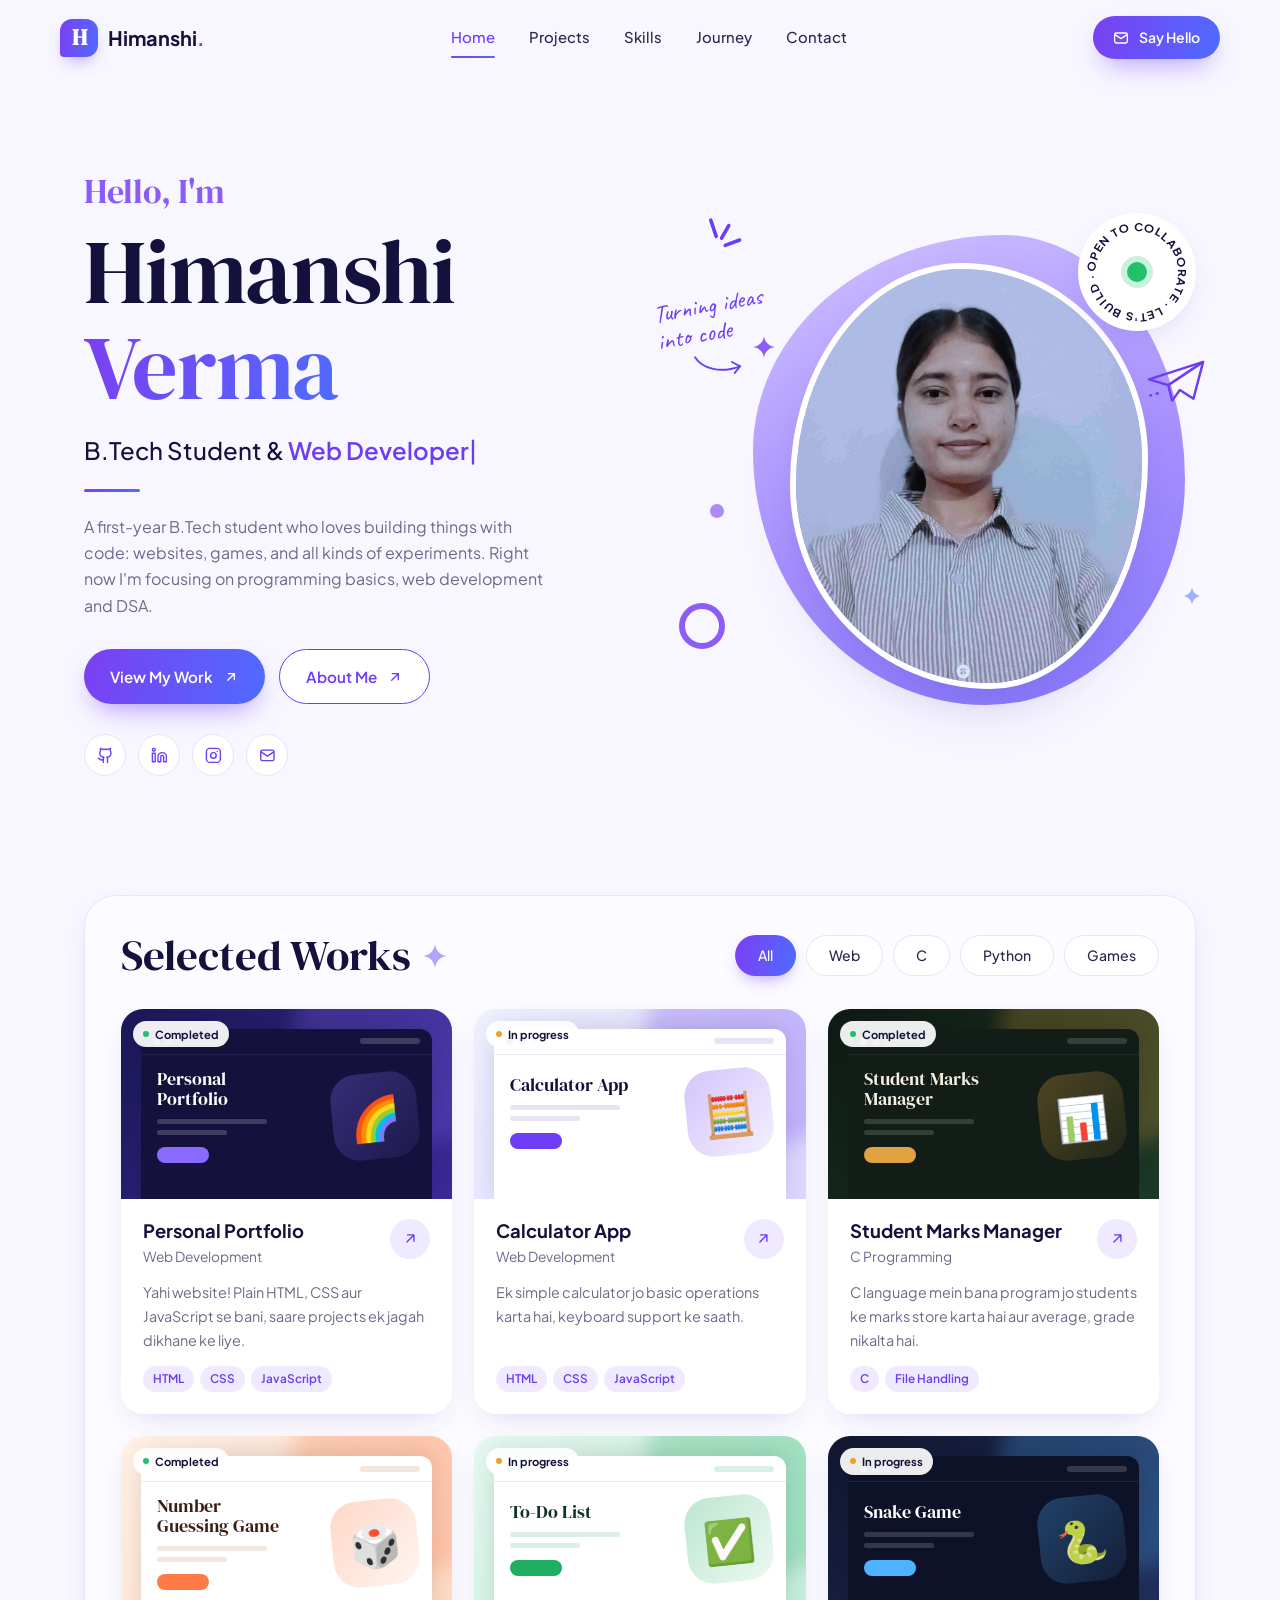
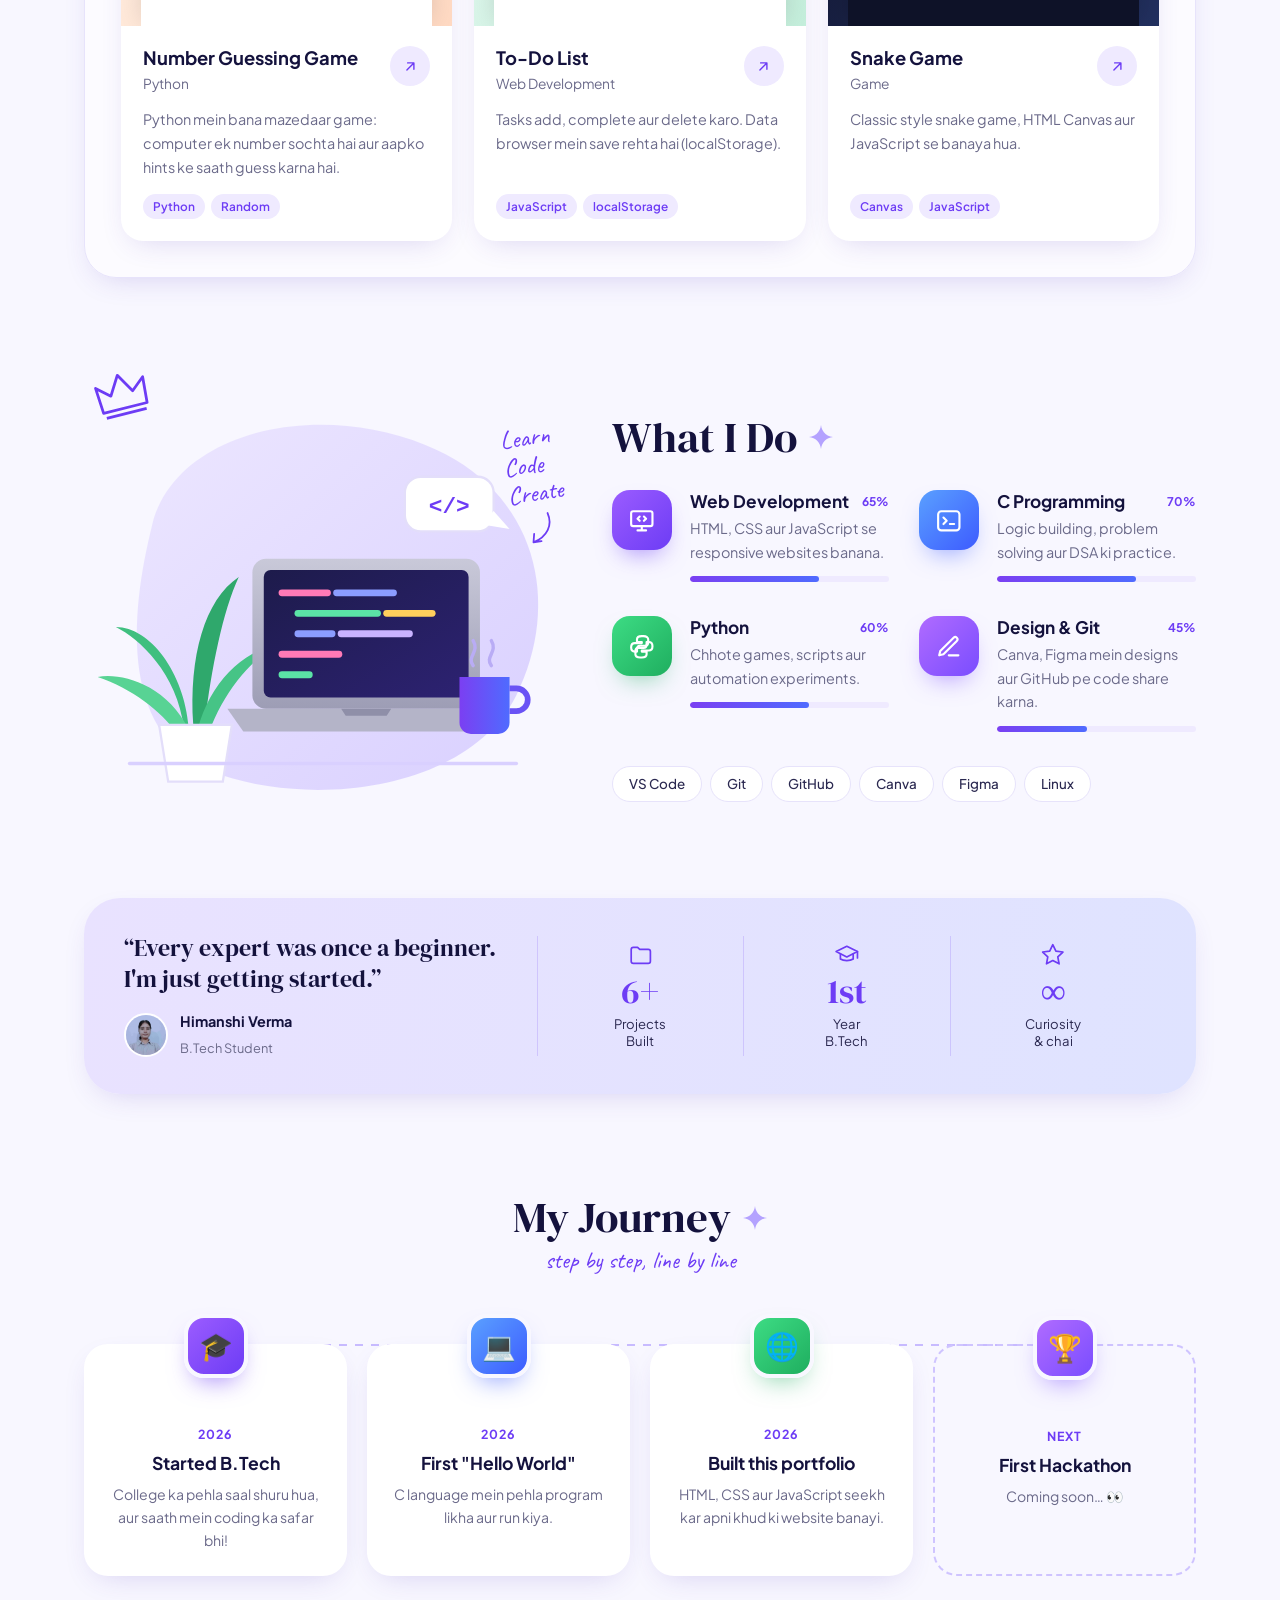
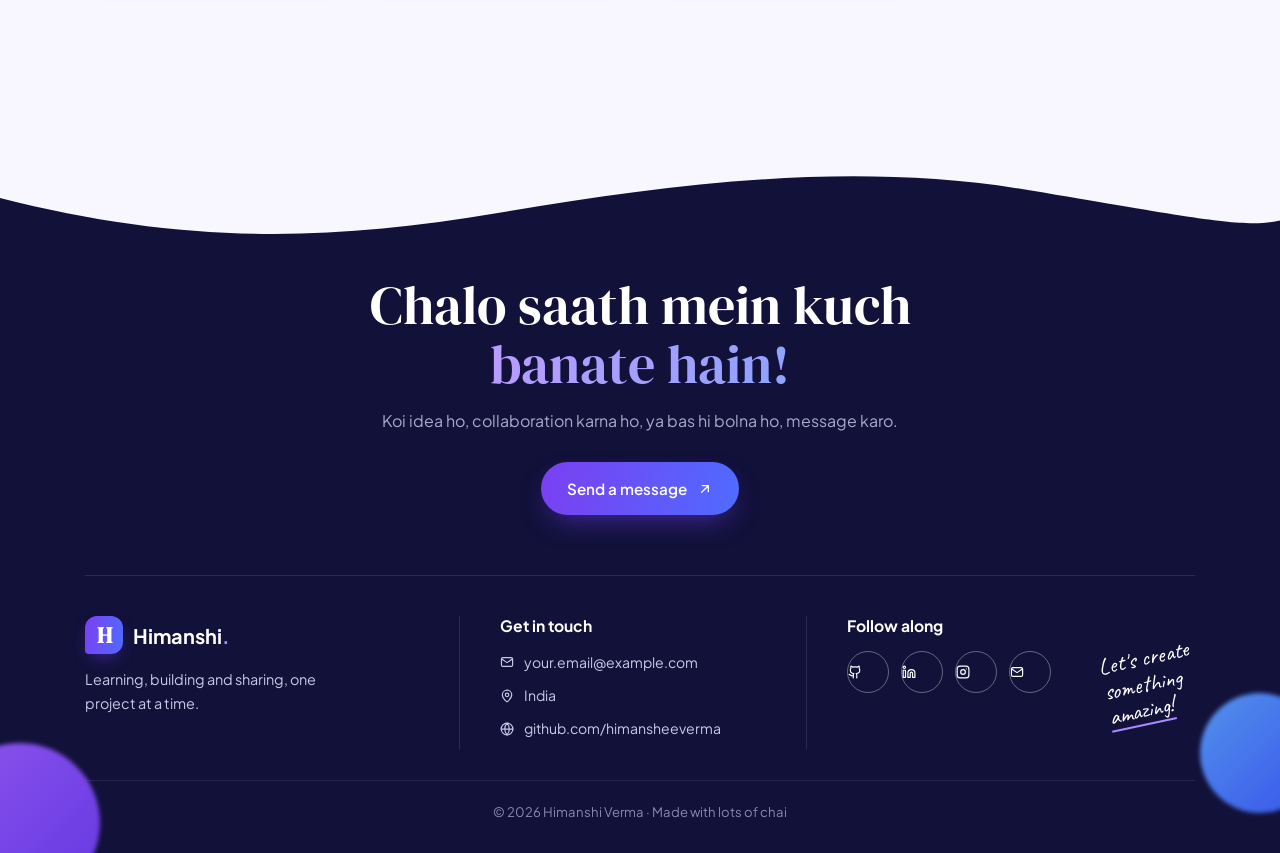
==== commit 9514a967: "Bust asset cache and fix mobile hero overlap Add a version query to the CSS and JS links so browsers" ====
--- a/index.html
+++ b/index.html
@@ -8,7 +8,7 @@
   <link rel="preconnect" href="https://fonts.googleapis.com" />
   <link rel="preconnect" href="https://fonts.gstatic.com" crossorigin />
   <link href="https://fonts.googleapis.com/css2?family=Caveat:wght@500;600&family=DM+Serif+Display&family=Plus+Jakarta+Sans:wght@400;500;600;700&display=swap" rel="stylesheet" />
-  <link rel="stylesheet" href="style.css" />
+  <link rel="stylesheet" href="style.css?v=2" />
 </head>
 <body>
 
@@ -254,7 +254,7 @@
 
   <button id="toTop" aria-label="Back to top">↑</button>
 
-  <script src="projects.js"></script>
-  <script src="script.js"></script>
+  <script src="projects.js?v=2"></script>
+  <script src="script.js?v=2"></script>
 </body>
 </html>
--- a/style.css
+++ b/style.css
@@ -357,6 +357,7 @@
   .hero { grid-template-columns: 1fr; text-align: center; min-height: auto; padding-top: 20px; gap: 10px; }
   .hero-art { order: -1; height: 380px; max-width: 420px; width: 100%; margin: 0 auto; }
   .note-hero { font-size: 1.25rem; left: -4%; top: 4%; }
+  .spark-lines { display: none; }
   .badge { width: 92px; height: 92px; }
 
   .role-line, .sub { margin-left: auto; margin-right: auto; }
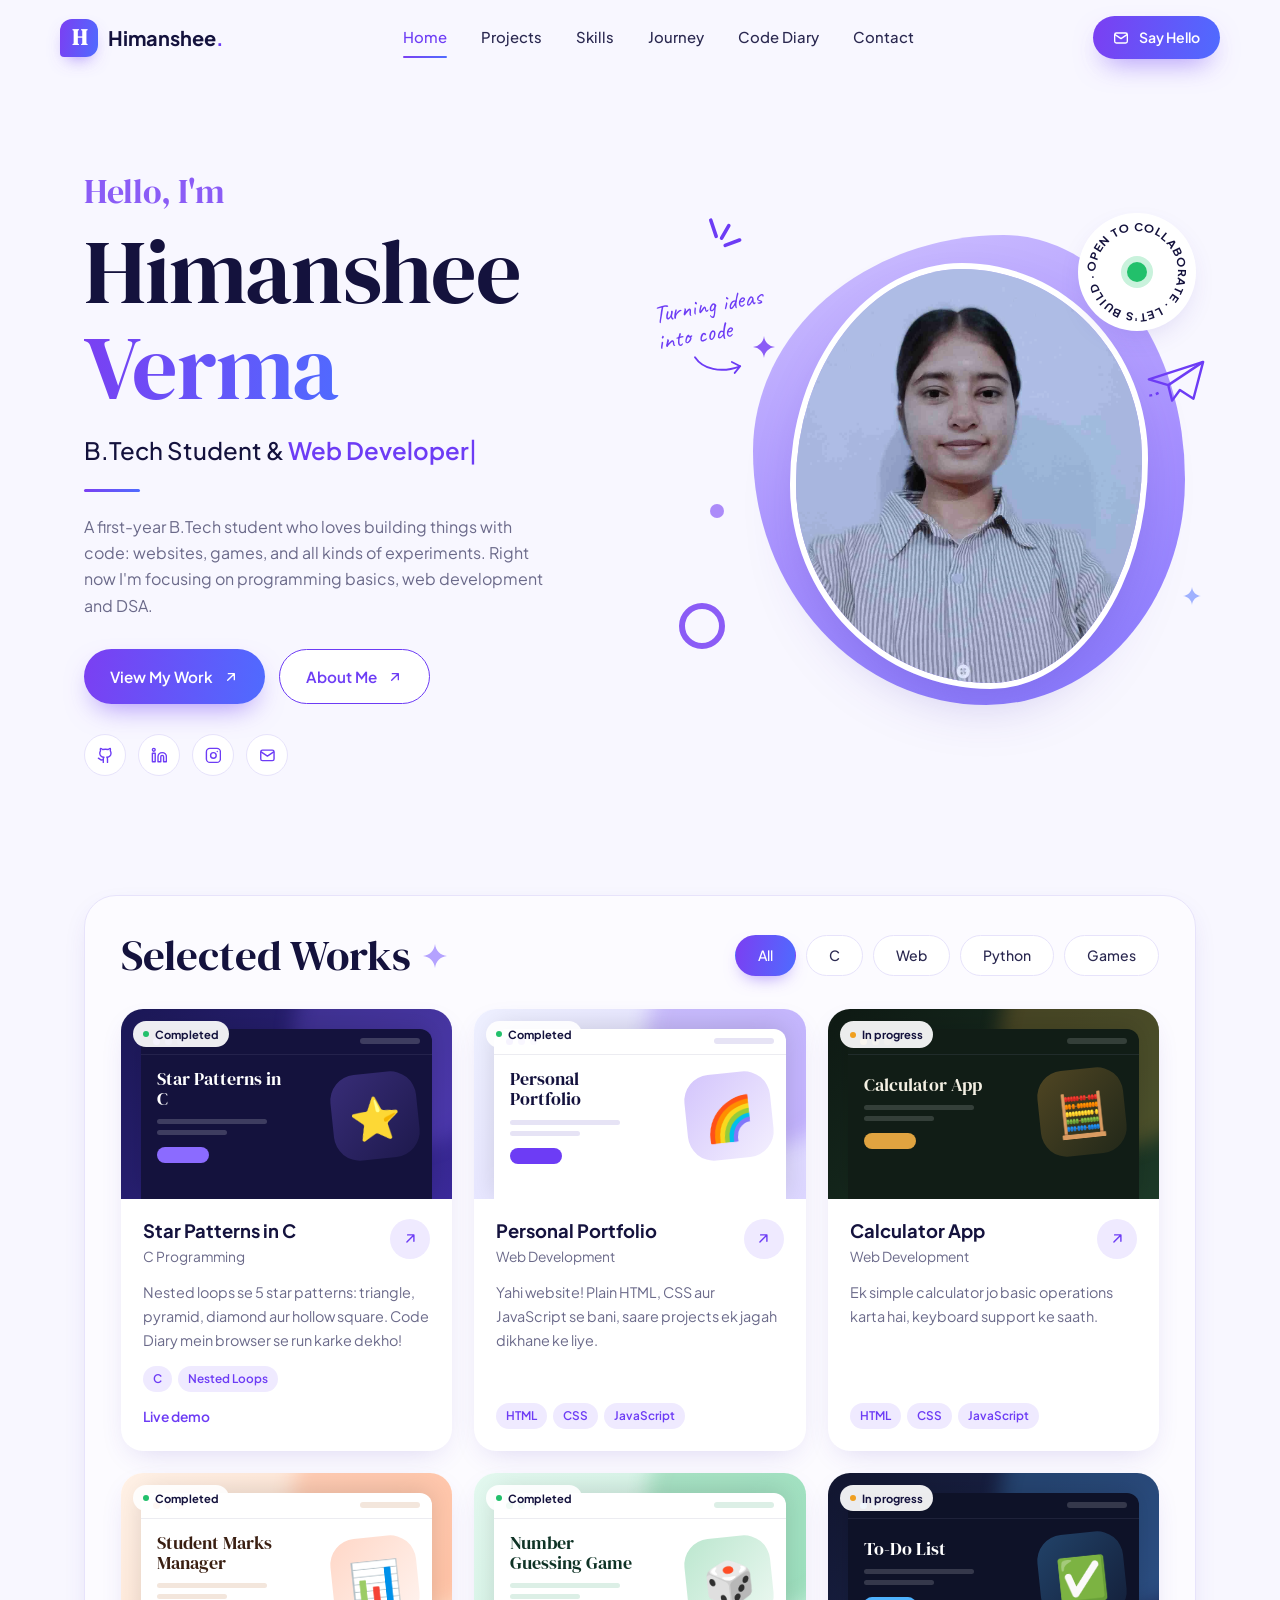
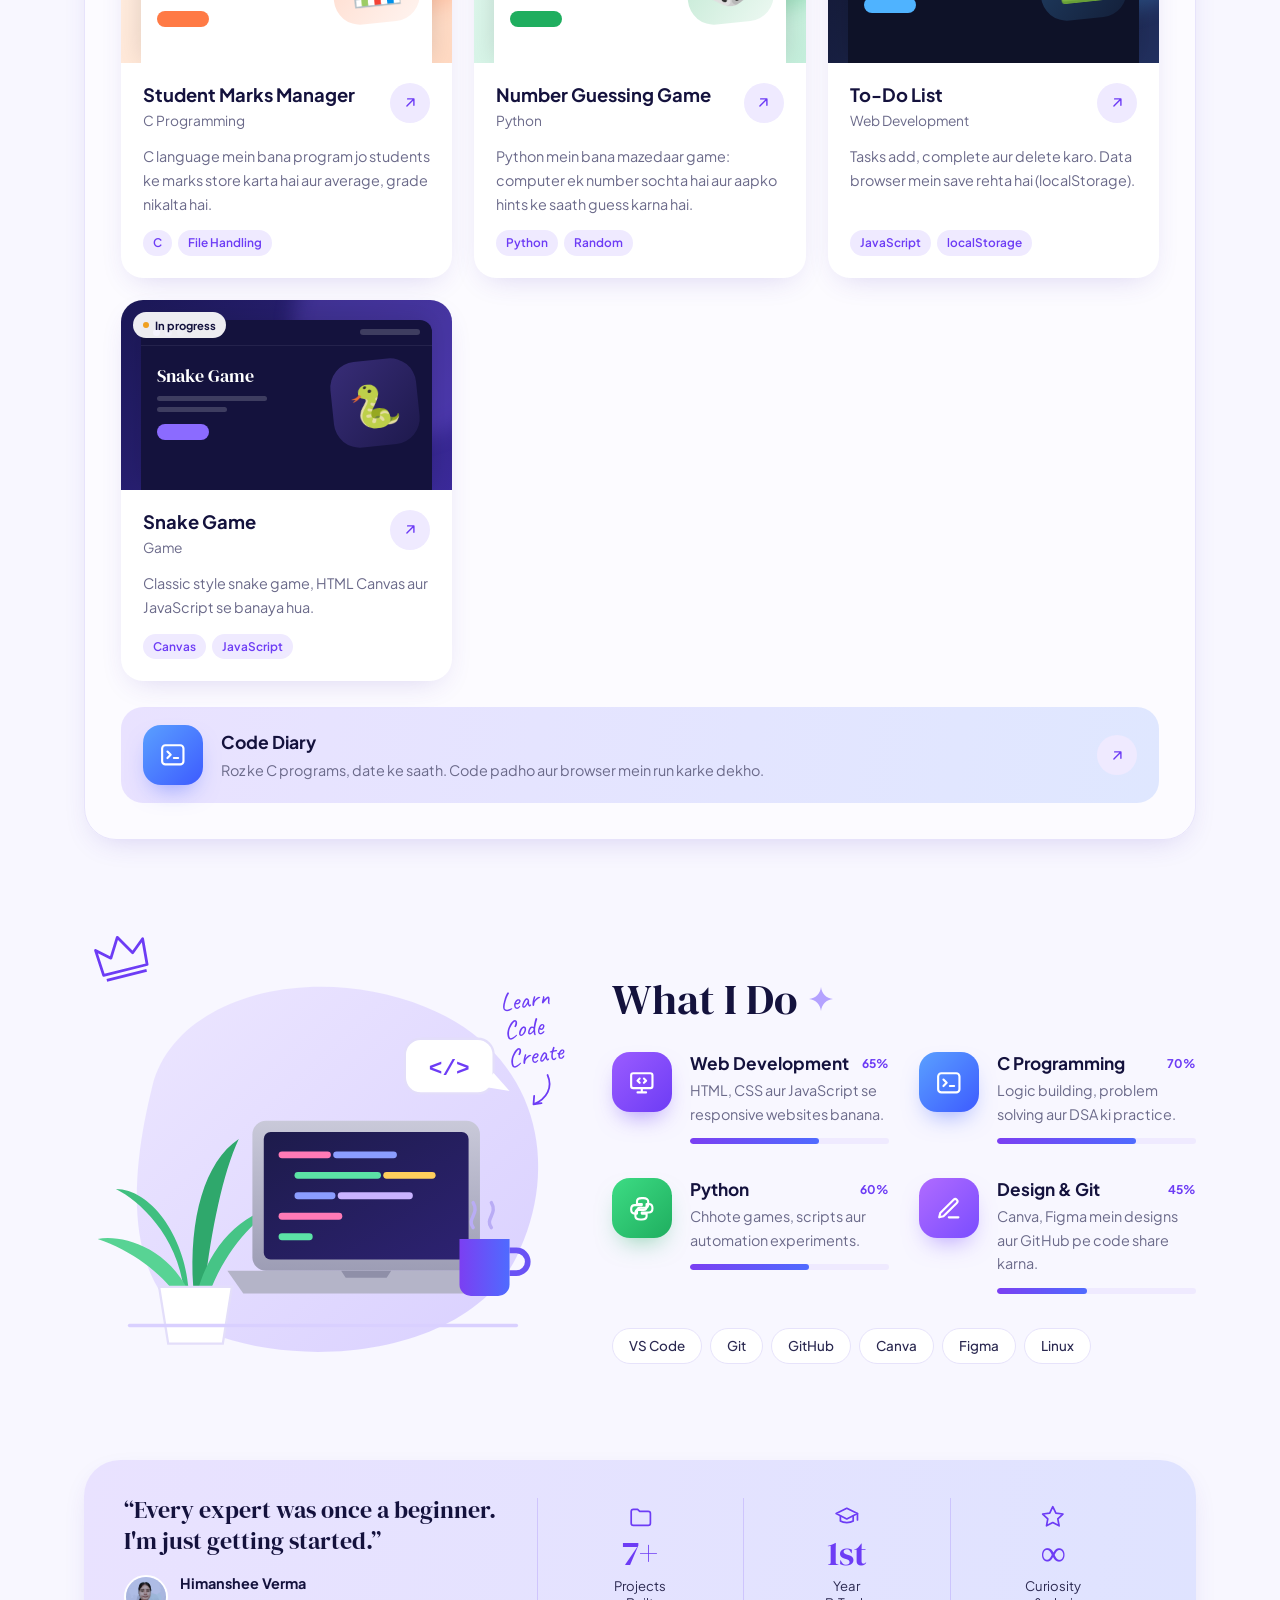
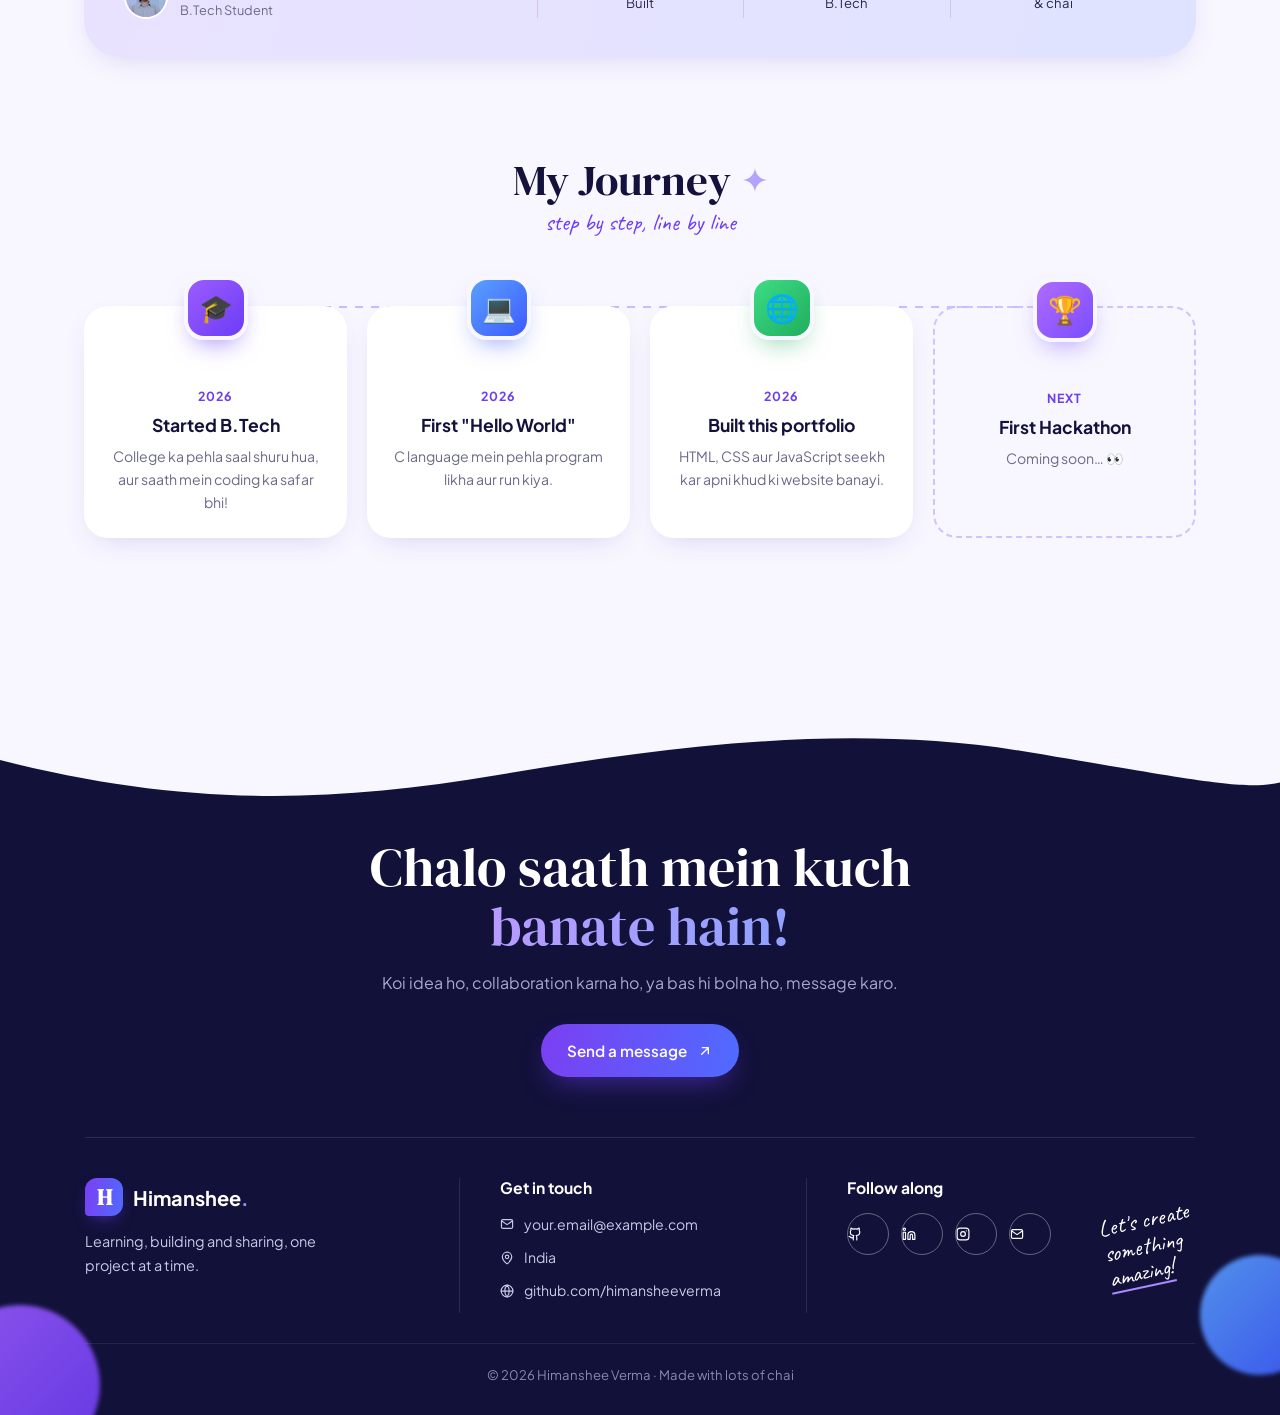
==== commit b821f840: "Add Code Diary page and fix name spelling Add a dated Code Diary page (code.html) that lists C progr" ====
--- a/index.html
+++ b/index.html
@@ -3,12 +3,12 @@
 <head>
   <meta charset="UTF-8" />
   <meta name="viewport" content="width=device-width, initial-scale=1.0" />
-  <title>Himanshi Verma | Portfolio</title>
-  <meta name="description" content="Himanshi Verma ka portfolio: B.Tech student, projects aur learning journey." />
+  <title>Himanshee Verma | Portfolio</title>
+  <meta name="description" content="Himanshee Verma ka portfolio: B.Tech student, projects aur learning journey." />
   <link rel="preconnect" href="https://fonts.googleapis.com" />
   <link rel="preconnect" href="https://fonts.gstatic.com" crossorigin />
   <link href="https://fonts.googleapis.com/css2?family=Caveat:wght@500;600&family=DM+Serif+Display&family=Plus+Jakarta+Sans:wght@400;500;600;700&display=swap" rel="stylesheet" />
-  <link rel="stylesheet" href="style.css?v=2" />
+  <link rel="stylesheet" href="style.css?v=3" />
 </head>
 <body>
 
@@ -37,13 +37,14 @@
   <header class="nav">
     <a href="#home" class="brand">
       <span class="brand-mark">H</span>
-      <span>Himanshi<b>.</b></span>
+      <span>Himanshee<b>.</b></span>
     </a>
     <nav id="navLinks">
       <a href="#home" class="active">Home</a>
       <a href="#projects">Projects</a>
       <a href="#skills">Skills</a>
       <a href="#journey">Journey</a>
+      <a href="code.html">Code Diary</a>
       <a href="#contact">Contact</a>
     </nav>
     <a href="#contact" class="btn btn-grad btn-sm nav-cta"><svg class="ic"><use href="#i-mail"/></svg> Say Hello</a>
@@ -55,7 +56,7 @@
     <section id="home" class="hero">
       <div class="hero-text">
         <p class="hello">Hello, I'm</p>
-        <h1>Himanshi <span class="grad-text">Verma</span></h1>
+        <h1>Himanshee <span class="grad-text">Verma</span></h1>
         <p class="role">B.Tech Student &amp; <span id="typed"></span><span class="cursor">|</span></p>
         <span class="role-line"></span>
         <!-- ✏️ Apni branch aur college ka naam yahan likh sakte ho -->
@@ -87,7 +88,7 @@
         <div class="blob-bg"></div>
         <div class="photo">
           <!-- ✏️ Photo badalni ho to photo.webp file replace kar do -->
-          <img src="photo.webp" alt="Himanshi Verma" />
+          <img src="photo.webp" alt="Himanshee Verma" />
         </div>
 
         <div class="badge">
@@ -108,6 +109,11 @@
       </div>
       <!-- Projects projects.js file se aate hain -->
       <div class="projects-grid" id="projectsGrid"></div>
+      <a href="code.html" class="diary-cta">
+        <span class="s-icon g-blue"><svg class="ic"><use href="#i-terminal"/></svg></span>
+        <span><b>Code Diary</b><small>Roz ke C programs, date ke saath. Code padho aur browser mein run karke dekho.</small></span>
+        <span class="p-go"><svg class="ic"><use href="#i-arrow"/></svg></span>
+      </a>
     </section>
 
     <!-- ============ SKILLS / WHAT I DO ============ -->
@@ -194,7 +200,7 @@
         <p>“Every expert was once a beginner. I'm just getting started.”</p>
         <div class="who">
           <img src="photo.webp" alt="" />
-          <div><b>Himanshi Verma</b><span>B.Tech Student</span></div>
+          <div><b>Himanshee Verma</b><span>B.Tech Student</span></div>
         </div>
       </div>
       <div class="stat"><svg class="ic"><use href="#i-folder"/></svg><b><span id="projCount">0</span>+</b><span>Projects<br />Built</span></div>
@@ -228,7 +234,7 @@
     </div>
     <div class="footer-grid">
       <div class="f-brand">
-        <a href="#home" class="brand light"><span class="brand-mark">H</span><span>Himanshi<b>.</b></span></a>
+        <a href="#home" class="brand light"><span class="brand-mark">H</span><span>Himanshee<b>.</b></span></a>
         <p>Learning, building and sharing, one project at a time.</p>
       </div>
       <div class="f-col">
@@ -249,12 +255,12 @@
       </div>
       <p class="hand f-note">Let's create<br />something<br /><u>amazing!</u></p>
     </div>
-    <p class="copyright">© <span id="year"></span> Himanshi Verma · Made with lots of chai</p>
+    <p class="copyright">© <span id="year"></span> Himanshee Verma · Made with lots of chai</p>
   </footer>
 
   <button id="toTop" aria-label="Back to top">↑</button>
 
-  <script src="projects.js?v=2"></script>
-  <script src="script.js?v=2"></script>
+  <script src="projects.js?v=3"></script>
+  <script src="script.js?v=3"></script>
 </body>
 </html>
--- a/style.css
+++ b/style.css
@@ -381,3 +381,135 @@
   *, *::before, *::after { animation: none !important; transition: none !important; }
   .reveal { opacity: 1; transform: none; }
 }
+
+/* =========================================================
+   CODE DIARY PAGE (code.html)
+   ========================================================= */
+.ic.fill { fill: currentColor; stroke: none; }
+.cd-hero { position: relative; text-align: center; padding: 70px 0 40px; }
+.cd-hero h1 { font-size: clamp(3rem, 7vw, 5rem); margin: 4px 0 16px; }
+.cd-hero .sub { margin: 0 auto 10px; max-width: 540px; }
+.cd-hero .sub b { color: var(--purple); }
+.cd-note { font-size: 1.5rem; transform: rotate(-3deg); }
+.cd-stats { display: inline-flex; flex-wrap: wrap; justify-content: center; gap: 8px; margin-top: 24px; }
+.cd-stats span { background: var(--white); border: 1.5px solid var(--line); border-radius: 999px; padding: 7px 16px; font-size: 0.86rem; color: var(--muted); }
+.cd-stats b { color: var(--purple); }
+
+.cd-timeline { position: relative; padding: 20px 0 60px 110px; }
+.cd-timeline::before {
+  content: ""; position: absolute; left: 44px; top: 30px; bottom: 60px; width: 2px;
+  background: repeating-linear-gradient(180deg, #c8bbff 0 8px, transparent 8px 16px);
+}
+.entry { position: relative; margin-bottom: 50px; scroll-margin-top: 90px; }
+.entry-date {
+  position: absolute; left: -110px; top: 0; width: 90px; padding: 12px 0; border-radius: 20px; text-align: center;
+  background: var(--grad); color: #fff; box-shadow: 0 14px 28px -12px rgba(109, 60, 245, 0.7);
+}
+.entry-date b { display: block; font-family: var(--serif); font-weight: 400; font-size: 2.2rem; line-height: 1; }
+.entry-date span { font-size: 0.75rem; font-weight: 600; letter-spacing: 0.06em; text-transform: uppercase; line-height: 1.3; display: block; margin-top: 4px; opacity: 0.9; }
+.entry-card { background: var(--white); border-radius: 28px; padding: 30px; box-shadow: var(--shadow); }
+.entry-head { display: flex; justify-content: space-between; gap: 20px; margin-bottom: 24px; }
+.lang-tag {
+  display: inline-block; font-family: "JetBrains Mono", ui-monospace, monospace; font-size: 0.75rem; font-weight: 600;
+  background: #e3ebff; color: #3d5bff; padding: 3px 10px; border-radius: 8px; margin-bottom: 8px;
+}
+.entry-head h2 { font-size: clamp(1.8rem, 3vw, 2.3rem); margin-bottom: 6px; }
+.entry-head p { color: var(--muted); max-width: 620px; margin-bottom: 12px; }
+.icon-link {
+  width: 40px; height: 40px; border-radius: 50%; flex-shrink: 0; display: grid; place-items: center;
+  background: var(--lav); color: var(--purple); transition: background 0.2s, color 0.2s;
+}
+.icon-link:hover { background: var(--grad); color: #fff; }
+
+.entry-body { display: grid; grid-template-columns: 1.25fr 1fr; gap: 20px; align-items: stretch; }
+.win { border-radius: 18px; overflow: hidden; display: flex; flex-direction: column; min-width: 0; }
+.win-bar { display: flex; align-items: center; gap: 6px; padding: 11px 14px; font-size: 0.82rem; }
+.win-bar > i { width: 11px; height: 11px; border-radius: 50%; background: #ff5f57; }
+.win-bar > i:nth-child(2) { background: #febc2e; }
+.win-bar > i:nth-child(3) { background: #28c840; }
+.win-title { font-family: "JetBrains Mono", ui-monospace, monospace; font-weight: 600; margin-left: 8px; }
+.win-btn {
+  margin-left: auto; display: inline-flex; align-items: center; gap: 6px; font: inherit; font-size: 0.78rem; font-weight: 600;
+  background: rgba(255, 255, 255, 0.08); color: #c9c8e6; border: 1px solid rgba(255, 255, 255, 0.12);
+  padding: 5px 12px; border-radius: 8px; cursor: pointer; transition: background 0.2s, color 0.2s;
+}
+.win-btn:hover { background: rgba(255, 255, 255, 0.16); color: #fff; }
+.win-btn.done { background: #1fae5f; border-color: transparent; color: #fff; }
+
+.code-win { background: #16143f; color: #e6e4ff; }
+.code-win .win-bar { background: #1d1a4f; color: #b4b2dc; }
+.code-pre {
+  display: flex; margin: 0; max-height: 520px; overflow: auto; padding: 16px 0;
+  font-family: "JetBrains Mono", ui-monospace, monospace; font-size: 0.82rem; line-height: 1.65; tab-size: 4;
+}
+.code-pre code { flex: 1; padding: 0 18px 0 14px; white-space: pre; font-family: inherit; }
+.line-nums { flex-shrink: 0; padding: 0 12px 0 16px; text-align: right; color: #5b5890; user-select: none; border-right: 1px solid rgba(255, 255, 255, 0.07); white-space: pre; }
+.code-pre::-webkit-scrollbar { width: 10px; height: 10px; }
+.code-pre::-webkit-scrollbar-thumb { background: #3a3680; border-radius: 10px; border: 3px solid #16143f; }
+/* Syntax colors */
+.token.comment { color: #7d7ab3; font-style: italic; }
+.token.keyword { color: #c792ff; }
+.token.string, .token.char { color: #7ee2a8; }
+.token.number { color: #ffb86b; }
+.token.function { color: #7cb8ff; }
+.token.macro, .token.directive, .token.directive-hash, .token.property { color: #ff7ab6; }
+.token.operator, .token.punctuation { color: #a9a6d8; }
+.token.boolean, .token.constant { color: #ffb86b; }
+
+.run-win { background: var(--lav); border: 1.5px solid var(--line); }
+.run-win .win-bar { color: var(--purple); font-weight: 600; padding: 14px 18px 4px; }
+.run-win .win-title { margin-left: 0; font-family: var(--sans); font-size: 0.95rem; }
+.run-controls { display: flex; gap: 12px; align-items: flex-end; padding: 12px 18px 16px; }
+.run-input { flex: 1; display: flex; flex-direction: column; gap: 6px; font-size: 0.82rem; font-weight: 600; color: var(--text); }
+.run-input textarea {
+  font-family: "JetBrains Mono", ui-monospace, monospace; font-size: 0.95rem; color: var(--ink);
+  background: var(--white); border: 1.5px solid var(--line); border-radius: 12px; padding: 11px 14px; resize: vertical;
+  min-height: 46px; outline: none; transition: border-color 0.2s, box-shadow 0.2s;
+}
+.run-input textarea:focus { border-color: var(--violet); box-shadow: 0 0 0 4px rgba(139, 92, 246, 0.15); }
+.run-noinput { flex: 1; font-size: 0.86rem; color: var(--muted); }
+.run-btn { border: none; cursor: pointer; font-family: inherit; height: 46px; padding: 0 24px; }
+.run-btn:disabled { opacity: 0.6; cursor: wait; transform: none; }
+.run-btn.loading .ic { animation: spin 1s linear infinite; }
+.terminal { flex: 1; margin: 0 12px 12px; border-radius: 14px; background: #0f0e2e; display: flex; flex-direction: column; min-height: 260px; overflow: hidden; }
+.term-head { display: flex; justify-content: space-between; padding: 10px 14px; font-size: 0.75rem; font-weight: 600; letter-spacing: 0.06em; text-transform: uppercase; color: #8d8bb8; border-bottom: 1px solid rgba(255, 255, 255, 0.06); }
+.term-status { text-transform: none; letter-spacing: 0; display: inline-flex; align-items: center; gap: 6px; }
+.term-status::before { content: ""; width: 7px; height: 7px; border-radius: 50%; background: transparent; }
+.term-status.busy::before { background: #ffcf5c; animation: blink 0.8s step-end infinite; }
+.term-status.ok::before { background: #28c840; }
+.term-status.warn::before { background: #febc2e; }
+.term-status.err::before { background: #ff5f57; }
+.term-out {
+  flex: 1; margin: 0; padding: 14px 16px; overflow: auto; max-height: 420px; color: #e6e4ff;
+  font-family: "JetBrains Mono", ui-monospace, monospace; font-size: 0.82rem; line-height: 1.5; white-space: pre;
+}
+.term-hint { color: #6f6ca3; }
+.term-err { color: #ff8a8a; }
+
+.cd-footer { display: flex; justify-content: space-between; flex-wrap: wrap; gap: 10px; max-width: 1110px; margin: 0 auto; padding: 30px 24px 40px; border-top: 1px solid var(--line); font-size: 0.85rem; color: var(--muted); }
+.cd-footer a { color: var(--purple); font-weight: 600; }
+
+@media (max-width: 900px) {
+  .entry-body { grid-template-columns: 1fr; }
+}
+@media (max-width: 680px) {
+  .cd-timeline { padding-left: 0; }
+  .cd-timeline::before { display: none; }
+  .entry-date { position: static; display: inline-flex; align-items: baseline; gap: 8px; width: auto; padding: 8px 16px; margin-bottom: 12px; }
+  .entry-date b { font-size: 1.4rem; }
+  .entry-date span br { display: none; }
+  .entry-date span { margin: 0; }
+  .entry-card { padding: 20px 16px; border-radius: 22px; }
+  .run-controls { flex-direction: column; align-items: stretch; }
+}
+
+/* Main page: Code Diary link card */
+.diary-cta {
+  display: flex; align-items: center; gap: 18px; margin-top: 26px; padding: 18px 22px; border-radius: 22px;
+  background: linear-gradient(100deg, #e9e2ff, #dfe7ff); transition: transform 0.3s, box-shadow 0.3s;
+}
+.diary-cta:hover { transform: translateY(-3px); box-shadow: var(--shadow-lg); }
+.diary-cta > span:nth-child(2) { flex: 1; }
+.diary-cta b { display: block; font-size: 1.1rem; color: var(--ink); }
+.diary-cta small { font-size: 0.9rem; color: var(--muted); }
+.diary-cta:hover .p-go { background: var(--grad); color: #fff; transform: rotate(45deg); }
